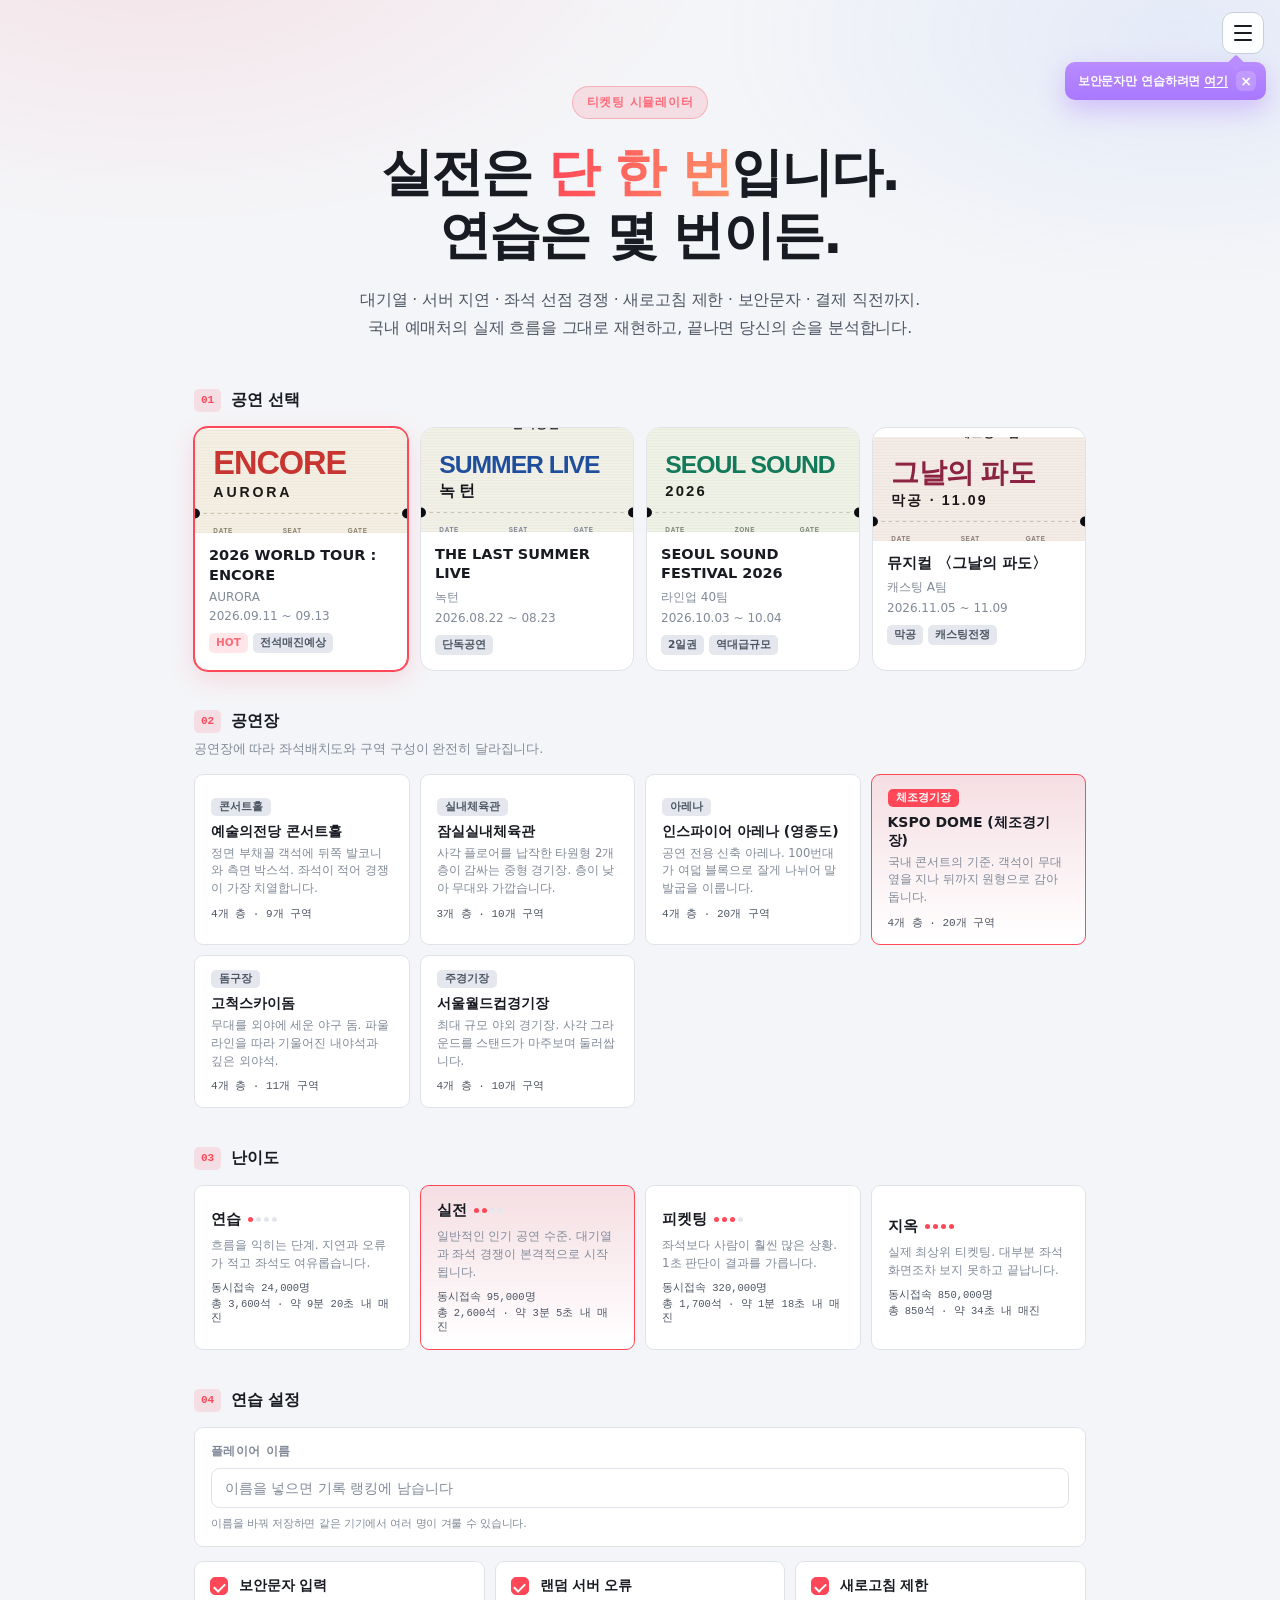
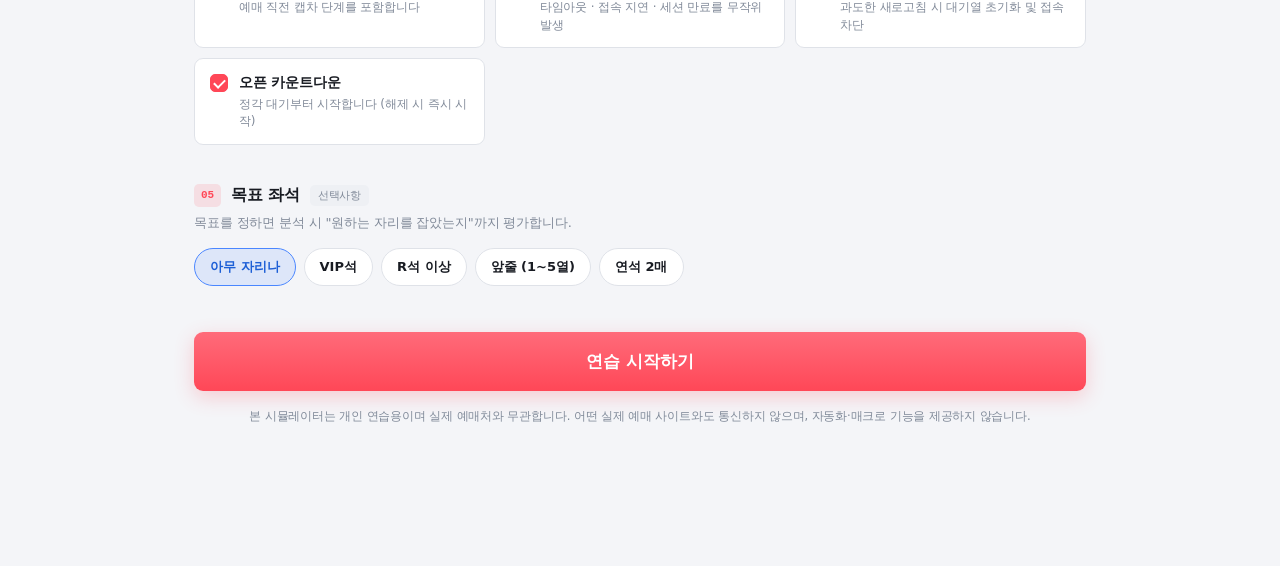
==== index.html @ f3f00404 "방 코드 기반 실시간 대결 기능 추가 기존 온라인 랭킹과 같은 Supabase 프로젝트를 그대로 써서, 방을 만들거나 코드로 입장해 2명 이상이 모이면 자동으로 동시 카운트다운 후" ====
<!DOCTYPE html>
<html lang="ko">
<head>
<meta charset="UTF-8">
<meta name="viewport" content="width=device-width, initial-scale=1.0, viewport-fit=cover">
<title>TicketRush — 티켓팅 실전 연습</title>
<meta name="description" content="대기열 · 보안문자 · 좌석 선점 경쟁 · 서버 지연을 재현하는 티켓팅 실전 연습 시뮬레이터">

<!-- 테마를 CSS/스크립트가 로드되기 전에 최대한 먼저 정해야 깜빡임(FOUC) 없이 뜬다.
     기본값은 라이트 모드 — 한 번이라도 저장된 선택이 있으면 그걸 우선한다. -->
<script>
(function(){
  var t = 'light';
  try { t = localStorage.getItem('ticketrush.theme') || 'light'; } catch (e) {}
  document.documentElement.setAttribute('data-theme', t);
})();
</script>

<!-- PWA -->
<link rel="manifest" href="manifest.webmanifest">
<meta name="theme-color" id="meta-theme-color" content="#f4f5f8">
<meta name="apple-mobile-web-app-capable" content="yes">
<meta name="apple-mobile-web-app-status-bar-style" content="black-translucent">
<meta name="apple-mobile-web-app-title" content="TicketRush">
<link rel="apple-touch-icon" href="icons/apple-touch-icon.png?v=2">
<link rel="icon" type="image/png" sizes="32x32" href="icons/favicon-32.png?v=2">
<link rel="icon" type="image/png" sizes="192x192" href="icons/icon-192.png?v=2">

<link rel="stylesheet" href="css/style.css">
</head>
<body>

<!-- ══════════ 메뉴 (연습 모드 선택) ══════════ -->
<button type="button" id="btn-menu" class="menu-btn" aria-label="메뉴" aria-expanded="false">
  <span></span><span></span><span></span>
</button>
<!-- 메뉴 위치를 모르고 지나칠 수 있어 처음 한 번 화살표로 알려준다 -->
<div id="menu-hint" class="menu-hint hidden">
  <span>보안문자만 연습하려면 <b>여기</b></span>
  <button type="button" id="btn-hint-close" aria-label="안내 닫기">×</button>
</div>
<div id="menu-backdrop" class="menu-backdrop hidden"></div>
<nav id="menu-panel" class="menu-panel hidden" aria-label="연습 모드 선택">
  <div class="menu-head">무엇을 연습할까요?</div>
  <button type="button" class="menu-item" data-go="home">
    <b>전체 연습</b>
    <i>오픈 대기 → 대기열 → 보안문자 → 회차 → 좌석 → 결제까지 한 판</i>
  </button>
  <button type="button" class="menu-item" data-go="drill">
    <b>보안문자 연습만</b>
    <i>보안문자 구간만 5~20문제 연속 반복. 문제당 속도와 정확도 측정</i>
  </button>
  <button type="button" class="menu-item" data-go="online">
    <b>온라인 랭킹</b>
    <i>다른 사람과 순위 비교 · 연결 설정도 여기서 바로</i>
  </button>
  <button type="button" class="menu-item" data-go="duel">
    <b>실시간 대결</b>
    <i>방 코드로 친구를 초대해 같은 순간에 클릭 대결</i>
  </button>
  <div class="menu-theme">
    <span>화면 테마</span>
    <div class="theme-switch" id="theme-switch" role="group" aria-label="테마 선택">
      <button type="button" class="theme-opt" data-theme-val="light">라이트</button>
      <button type="button" class="theme-opt" data-theme-val="dark">다크</button>
    </div>
  </div>
</nav>

<!-- ══════════ 상단 실시간 상태바 ══════════ -->
<header id="topbar" class="hidden">
  <div class="tb-left">
    <span class="tb-logo">TICKET<em>RUSH</em></span>
    <span class="tb-sep"></span>
    <span class="tb-clock" id="tb-clock">--:--:--</span>
    <span class="tb-clock-label">서버시간</span>
  </div>
  <div class="tb-right">
    <div class="tb-stat">
      <span class="tb-stat-label">접속자</span>
      <span class="tb-stat-val" id="tb-users">0</span>
    </div>
    <div class="tb-stat">
      <span class="tb-stat-label">잔여좌석</span>
      <span class="tb-stat-val" id="tb-seats">0</span>
    </div>
    <div class="tb-stat tb-load">
      <span class="tb-stat-label">서버부하</span>
      <div class="load-bar"><div class="load-fill" id="tb-loadfill"></div></div>
      <span class="tb-stat-val" id="tb-load">0%</span>
    </div>
  </div>
</header>

<main id="stage">

  <!-- ══════════ 1. 홈 ══════════ -->
  <section id="screen-home" class="screen active">
    <div class="home-hero">
      <div class="hero-badge">티켓팅 시뮬레이터</div>
      <h1 class="hero-title">실전은 <em>단 한 번</em>입니다.<br>연습은 몇 번이든.</h1>
      <p class="hero-sub">
        대기열 · 서버 지연 · 좌석 선점 경쟁 · 새로고침 제한 · 보안문자 · 결제 직전까지.<br>
        국내 예매처의 실제 흐름을 그대로 재현하고, 끝나면 당신의 손을 분석합니다.
      </p>
      <button type="button" id="btn-install-app" class="btn-ghost install-btn hidden">📲 홈 화면에 앱으로 설치</button>
      <p id="ios-install-hint" class="ios-hint hidden">
        iOS는 자동 설치가 안 됩니다 — 하단 <b>공유</b> 버튼 → <b>홈 화면에 추가</b>를 눌러주세요.
      </p>
    </div>

    <div class="home-panel">
      <div class="panel-block">
        <h2 class="block-title"><span class="num">01</span> 공연 선택</h2>
        <div class="concert-grid" id="concert-grid"></div>
      </div>

      <div class="panel-block">
        <h2 class="block-title"><span class="num">02</span> 공연장</h2>
        <p class="block-desc">공연장에 따라 좌석배치도와 구역 구성이 완전히 달라집니다.</p>
        <div class="venue-grid" id="venue-grid"></div>
      </div>

      <div class="panel-block">
        <h2 class="block-title"><span class="num">03</span> 난이도</h2>
        <div class="diff-grid" id="diff-grid"></div>
      </div>

      <div class="panel-block">
        <h2 class="block-title"><span class="num">04</span> 연습 설정</h2>
        <div class="player-row">
          <label for="player-name">플레이어 이름</label>
          <input type="text" id="player-name" maxlength="12" autocomplete="off" spellcheck="false"
                 placeholder="이름을 넣으면 기록 랭킹에 남습니다">
          <span class="player-hint">이름을 바꿔 저장하면 같은 기기에서 여러 명이 겨룰 수 있습니다.</span>
        </div>
        <div class="opt-grid">
          <label class="opt">
            <input type="checkbox" id="opt-captcha" checked>
            <span class="opt-box"></span>
            <span class="opt-text"><b>보안문자 입력</b><i>예매 직전 캡차 단계를 포함합니다</i></span>
          </label>
          <label class="opt">
            <input type="checkbox" id="opt-errors" checked>
            <span class="opt-box"></span>
            <span class="opt-text"><b>랜덤 서버 오류</b><i>타임아웃 · 접속 지연 · 세션 만료를 무작위 발생</i></span>
          </label>
          <label class="opt">
            <input type="checkbox" id="opt-refresh" checked>
            <span class="opt-box"></span>
            <span class="opt-text"><b>새로고침 제한</b><i>과도한 새로고침 시 대기열 초기화 및 접속 차단</i></span>
          </label>
          <label class="opt">
            <input type="checkbox" id="opt-countdown" checked>
            <span class="opt-box"></span>
            <span class="opt-text"><b>오픈 카운트다운</b><i>정각 대기부터 시작합니다 (해제 시 즉시 시작)</i></span>
          </label>
        </div>
      </div>

      <div class="panel-block">
        <h2 class="block-title"><span class="num">05</span> 목표 좌석 <span class="opt-tag">선택사항</span></h2>
        <p class="block-desc">목표를 정하면 분석 시 "원하는 자리를 잡았는지"까지 평가합니다.</p>
        <div class="target-grid" id="target-grid"></div>
      </div>

      <button class="btn-primary btn-huge" id="btn-start">연습 시작하기</button>
      <p class="disclaimer">
        본 시뮬레이터는 개인 연습용이며 실제 예매처와 무관합니다.
        어떤 실제 예매 사이트와도 통신하지 않으며, 자동화·매크로 기능을 제공하지 않습니다.
      </p>
    </div>

    <div class="home-record" id="home-record"></div>
  </section>

  <!-- ══════════ 2. 오픈 대기 ══════════ -->
  <section id="screen-standby" class="screen">
    <div class="standby-wrap">
      <div class="sb-poster" id="sb-poster"></div>
      <div class="sb-info">
        <div class="sb-label">티켓 오픈까지</div>
        <div class="sb-count" id="sb-count">00:10</div>
        <div class="sb-ms" id="sb-ms">.000</div>
        <div class="sb-title" id="sb-title"></div>
        <div class="sb-meta" id="sb-meta"></div>
        <button class="btn-primary btn-book" id="btn-book" disabled>예매하기</button>
        <div class="sb-hint" id="sb-hint">오픈 시각에 버튼이 활성화됩니다. 미리 클릭해도 소용없습니다.</div>
        <div class="sb-early hidden" id="sb-early"></div>
      </div>
    </div>
  </section>

  <!-- ══════════ 3. 대기열 ══════════ -->
  <section id="screen-queue" class="screen">
    <div class="queue-card">
      <div class="q-head">
        <div class="q-brand">TICKETRUSH</div>
        <div class="q-title">접속 대기 중입니다</div>
      </div>

      <div class="q-visual">
        <div class="q-numrow">
          <span class="q-numlabel">내 앞의 대기인원</span>
          <span class="q-numval"><b id="q-ahead">0</b>명</span>
        </div>
        <div class="q-track"><div class="q-fill" id="q-fill"></div></div>
        <div class="q-trackfoot">
          <span>진행률 <b id="q-pct">0%</b></span>
          <span>입장</span>
        </div>
      </div>

      <div class="q-stats">
        <div class="q-stat"><span>예상 대기시간</span><b id="q-eta">계산 중</b></div>
        <div class="q-stat"><span>전체 대기인원</span><b id="q-total">0명</b></div>
        <div class="q-stat"><span>처리 속도</span><b id="q-rate">0명/초</b></div>
        <div class="q-stat"><span>좌석 경쟁률</span><b id="q-press">—</b></div>
      </div>

      <div class="q-status" id="q-status">대기열에 정상 진입했습니다.</div>

      <div class="q-warn">
        <b>새로고침하면 대기 순번이 뒤로 밀립니다.</b>
        <span>실제 예매처에서는 사실상 꼴찌로 밀려 회복이 불가능합니다.
              연습이니 페널티는 짧게 줄여두었지만, 습관은 실전에서 그대로 나옵니다.</span>
      </div>

      <div class="q-actions">
        <button class="btn-ghost" id="btn-refresh">새로고침</button>
        <button class="btn-ghost btn-danger" id="btn-quit">연습 중단</button>
      </div>
      <div class="q-refresh-count" id="q-refresh-count"></div>
    </div>
  </section>

  <!-- ══════════ 5. 날짜 · 회차 선택 ══════════ -->
  <section id="screen-schedule" class="screen">
    <div class="book-head">
      <div class="bh-left">
        <div class="bh-title" id="sch-title"></div>
        <div class="bh-sub">관람일과 회차를 선택하세요. 이 화면에 머무는 동안에도 좌석은 계속 팔립니다.</div>
      </div>
      <div class="bh-right">
        <div class="bh-timer">남은 시간 <b id="sch-timer">10:00</b></div>
      </div>
    </div>
    <div class="sch-body">
      <div class="sch-main">
        <h3 class="sch-h">관람일</h3>
        <div class="sch-dates" id="sch-dates"></div>
        <h3 class="sch-h">회차</h3>
        <div class="sch-rounds" id="sch-rounds">
          <p class="sch-empty">먼저 관람일을 선택해 주세요.</p>
        </div>
      </div>
      <aside class="sch-side">
        <h3>선택 내역</h3>
        <div class="sch-picked" id="sch-picked"><p class="empty">회차를 선택해 주세요.</p></div>
        <h3 class="sch-h2">매수</h3>
        <div class="qty-grid" id="qty-grid"></div>
        <p class="sch-note">매수를 먼저 정해두면 좌석 화면에서 고민할 시간이 줄어듭니다.</p>
        <button class="btn-primary" id="btn-sch-next" disabled>좌석 선택</button>
        <div class="live-feed" id="live-feed-sch"></div>
      </aside>
    </div>
  </section>

  <!-- ══════════ 6. 구역 선택 ══════════ -->
  <section id="screen-zone" class="screen">
    <div class="book-head">
      <div class="bh-left">
        <div class="bh-title" id="zone-title"></div>
        <div class="bh-sub" id="zone-sub"></div>
      </div>
      <div class="bh-right">
        <div class="bh-timer">남은 시간 <b id="zone-timer">10:00</b></div>
      </div>
    </div>
    <div class="zone-body">
      <div class="venue" id="venue"></div>
      <aside class="zone-side">
        <h3>등급 · 잔여</h3>
        <div class="grade-list" id="grade-list"></div>
        <div class="live-feed" id="live-feed-zone"></div>
      </aside>
    </div>
  </section>

  <!-- ══════════ 7. 좌석 선택 ══════════ -->
  <section id="screen-seat" class="screen">
    <div class="book-head">
      <div class="bh-left">
        <button class="btn-back" id="btn-back-zone">◀ 구역 다시 선택</button>
        <div class="bh-title" id="seat-title"></div>
      </div>
      <div class="bh-right">
        <div class="bh-timer">남은 시간 <b id="seat-timer">10:00</b></div>
      </div>
    </div>
    <div class="seat-body">
      <div class="seat-main">
        <div class="stage-bar">S T A G E</div>
        <div class="seat-scroll"><div class="seat-grid" id="seat-grid"></div></div>
        <div class="seat-legend">
          <span><i class="lg lg-av"></i>선택가능</span>
          <span><i class="lg lg-sold"></i>판매완료</span>
          <span><i class="lg lg-mine"></i>내 선택</span>
        </div>
      </div>
      <aside class="seat-side">
        <h3>선택 좌석</h3>
        <div class="picked" id="picked-list"><p class="empty">좌석을 선택해 주세요.</p></div>
        <div class="picked-sum">
          <div><span>매수</span><b id="pick-count">0매</b></div>
          <div><span>결제 예정금액</span><b id="pick-price">0원</b></div>
        </div>
        <button class="btn-primary" id="btn-to-next" disabled>다음 단계</button>
        <div class="live-feed" id="live-feed-seat"></div>
      </aside>
    </div>
  </section>

  <!-- ══════════ 4. 보안문자 (대기열 통과 직후) ══════════ -->
  <section id="screen-captcha" class="screen">
    <div class="captcha-card">
      <h2>보안문자 입력</h2>
      <p>부정예매 방지를 위해 아래 문자를 입력해 주세요.<br>
         <b>입력하는 동안에도 좌석은 계속 팔립니다.</b></p>
      <canvas id="captcha-canvas" width="260" height="80"></canvas>
      <button class="btn-link" id="btn-captcha-new">새로고침 ⟳</button>
      <input type="text" id="captcha-input" maxlength="8" autocomplete="off" spellcheck="false" placeholder="문자 입력">
      <div class="captcha-msg" id="captcha-msg"></div>
      <button class="btn-primary" id="btn-captcha-ok">확인</button>
      <div class="captcha-timer">남은 시간 <b id="captcha-timer">10:00</b></div>
    </div>
  </section>

  <!-- ══════════ 8. 결제 직전 ══════════ -->
  <section id="screen-checkout" class="screen">
    <div class="checkout-wrap">
      <div class="co-steps"><span>좌석선택</span><i>›</i><span>가격/할인</span><i>›</i><span class="on">결제</span></div>
      <div class="co-grid">
        <div class="co-main">
          <section class="co-box">
            <h3>예매 정보</h3>
            <div class="co-rows" id="co-info"></div>
          </section>
          <section class="co-box">
            <h3>할인 선택</h3>
            <div class="co-discounts" id="co-discounts"></div>
          </section>
          <section class="co-box">
            <h3>결제 수단</h3>
            <div class="co-pays" id="co-pays"></div>
            <div class="co-sub" id="co-pay-sub"></div>
          </section>
          <label class="co-agree">
            <input type="checkbox" id="co-agree-chk">
            <span class="opt-box"></span>
            <span>예매자 본인 확인 및 취소·환불 규정에 동의합니다. (필수)</span>
          </label>
        </div>
        <aside class="co-side">
          <h3>최종 결제금액</h3>
          <div class="co-sum" id="co-sum"></div>
          <div class="co-total"><span>총 결제금액</span><b id="co-total">0원</b></div>
          <button class="btn-primary btn-pay" id="btn-pay" disabled>결제하기</button>
          <p class="co-note">연습 모드입니다. 실제 결제는 진행되지 않으며, 이 버튼을 누르면 연습이 종료되고 분석 리포트가 표시됩니다.</p>
          <div class="co-timer">결제 제한시간 <b id="co-timer">10:00</b></div>
        </aside>
      </div>
    </div>
  </section>

  <!-- ══════════ 9. 결과 리포트 ══════════ -->
  <section id="screen-result" class="screen">
    <div class="result-wrap" id="result-wrap"></div>
  </section>

  <!-- ══════════ 보안문자 집중 연습 — 설정 ══════════ -->
  <section id="screen-cd-setup" class="screen">
    <div class="drill-wrap">
      <button type="button" class="drill-back" id="btn-cd-home">← 전체 연습으로</button>

      <div class="home-hero" style="padding:34px 0 26px">
        <div class="hero-badge">보안문자 집중 연습</div>
        <h1 class="hero-title">여기서 <em>3초</em>를 줄이면<br>좌석 하나가 남습니다.</h1>
        <p class="hero-sub">
          보안문자는 좌석을 보기도 전에 나옵니다. 여기서 흘린 시간만큼 좌석이 팔린 상태로 들어가게 됩니다.<br>
          문자를 <b>외우지 말고 보면서 바로 타이핑</b>하는 감각만 반복해서 익히는 연습입니다.
        </p>
      </div>

      <div class="panel-block">
        <h2 class="block-title"><span class="num">01</span> 난이도</h2>
        <div class="diff-grid" id="cd-lv-grid"></div>
      </div>

      <div class="panel-block">
        <h2 class="block-title"><span class="num">02</span> 문제 수</h2>
        <div class="qty-grid" id="cd-cnt-grid" style="max-width:340px"></div>
      </div>

      <button class="btn-primary btn-huge" id="btn-cd-start">연습 시작</button>
      <p class="disclaimer">
        여기서 만드는 보안문자는 이 페이지가 직접 그린 연습용 이미지입니다.
        실제 예매처와 통신하지 않으며 자동 인식·매크로 기능은 제공하지 않습니다.
      </p>

      <div id="cd-record"></div>
    </div>
  </section>

  <!-- ══════════ 보안문자 집중 연습 — 진행 ══════════ -->
  <section id="screen-cd-run" class="screen">
    <div class="drill-wrap">
      <div class="dr-top">
        <div class="dr-progress">
          <span id="cd-idx">1 / 10</span>
          <div class="dr-track"><i id="cd-fill"></i></div>
        </div>
        <div class="dr-live">
          <div><span>경과</span><b id="cd-elapsed">0.00</b></div>
          <div><span>평균</span><b id="cd-avg">—</b></div>
          <div><span>오답</span><b id="cd-miss">0</b></div>
        </div>
      </div>

      <div class="drill-card">
        <h2>보안문자 입력</h2>
        <p>아래 문자를 입력하고 <b>Enter</b>를 누르세요.</p>
        <canvas id="cd-canvas" width="260" height="80"></canvas>
        <button class="btn-link" id="btn-cd-skip">건너뛰기 (오답 처리)</button>
        <input type="text" id="cd-input" maxlength="8" autocomplete="off" spellcheck="false"
               autocapitalize="off" placeholder="문자 입력">
        <div class="captcha-msg" id="cd-msg"></div>
        <button class="btn-primary" id="btn-cd-ok">확인</button>
      </div>

      <div class="dr-log" id="cd-log"></div>

      <div class="q-actions" style="max-width:390px;margin:16px auto 0">
        <button class="btn-ghost btn-danger" id="btn-cd-quit">연습 중단</button>
      </div>
    </div>
  </section>

  <!-- ══════════ 보안문자 집중 연습 — 결과 ══════════ -->
  <section id="screen-cd-result" class="screen">
    <div class="drill-wrap" id="cd-result"></div>
  </section>

  <!-- ══════════ 온라인 랭킹 (연습 완료와 무관하게 언제든 접근) ══════════ -->
  <section id="screen-online-rank" class="screen">
    <div class="drill-wrap">
      <button type="button" class="drill-back" id="btn-online-home">← 전체 연습으로</button>

      <div class="home-hero" style="padding:30px 0 22px">
        <div class="hero-badge">온라인 랭킹</div>
        <h1 class="hero-title">다른 사람과 <em>진짜로</em> 비교합니다.</h1>
        <p class="hero-sub">
          연습을 끝까지 마치지 않아도 여기서 바로 연결하고 전체 랭킹을 볼 수 있습니다.<br>
          연습을 완료하면 그 결과 화면에도, 그리고 여기에도 최근 반응속도로 순위가 표시됩니다.
        </p>
      </div>

      <div class="lb-box" id="lb-standalone-box"></div>
    </div>
  </section>

  <!-- ══════════ 실시간 대결 (방 코드) ══════════ -->
  <section id="screen-duel" class="screen">
    <div class="drill-wrap" id="duel-box"></div>
  </section>

</main>

<!-- 오버레이 -->
<div id="loading-overlay" class="hidden">
  <div class="lo-box">
    <div class="lo-spinner"></div>
    <div class="lo-text" id="lo-text">처리 중입니다...</div>
    <div class="lo-sub" id="lo-sub"></div>
  </div>
</div>

<div id="block-overlay" class="hidden">
  <div class="blk-box">
    <div class="blk-icon">⛔</div>
    <h2 id="blk-title">비정상적인 접근이 감지되었습니다</h2>
    <p id="blk-desc">잠시 후 다시 시도해 주세요.</p>
    <div class="blk-count" id="blk-count">5</div>
  </div>
</div>

<div id="toast-layer"></div>

<script src="js/core.js"></script>
<script src="js/data.js"></script>
<script src="js/telemetry.js"></script>
<script src="js/captcha.js"></script>
<script src="js/sim.js"></script>
<script src="js/seats.js"></script>
<script src="js/rank.js"></script>
<script src="js/leaderboard.js"></script>
<script src="js/duel.js"></script>
<script src="js/analysis.js"></script>
<script src="js/ui.js"></script>
<script src="js/app.js"></script>
<script src="js/drill.js"></script>
<script src="js/pwa.js"></script>
</body>
</html>
---- css/style.css ----
/* ═══════════════════════════════════════════════
   TicketRush — 티켓팅 실전 연습 시뮬레이터
   ═══════════════════════════════════════════════ */

:root{
  --bg:#0b0d12;
  --bg-2:#10131a;
  --surface:#161a23;
  --surface-2:#1d222d;
  --surface-3:#252b38;
  --border:#2a3140;
  --border-2:#39424f;
  --text:#e9edf5;
  --text-2:#a9b4c6;
  --muted:#6f7b90;
  --accent:#ff4757;
  --accent-2:#ff6b7a;
  --accent-dim:rgba(255,71,87,.13);
  --blue:#4a86ff;
  --blue-dim:rgba(74,134,255,.13);
  --green:#22c98f;
  --amber:#ffb020;
  --purple:#a978ff;
  --radius:14px;
  --radius-s:9px;
  --shadow:0 10px 40px rgba(0,0,0,.45);
  --topbar-bg:rgba(11,13,18,.86);
  --menu-btn-bg:rgba(29,34,45,.92);
  /* 어두운 배경 위 옅은 색 배지 글자 — 밝은 테마에서는 아래에서 더 진한 색으로 바뀐다 */
  --tint-blue:#9dbcff;
  --tint-blue-2:#8db1ff;
  --tint-blue-3:#7ba4ff;
  --tint-red:#ffb3ba;
  --tint-red-2:#ff8a94;
  --tint-amber:#ffc861;
  --tint-amber-2:#ffd27d;
  --tint-green:#5fdcb0;
  --tint-purple:#c4a3ff;
  --tint-purple-2:#cbb0ff;
  --grad-top:#fff;
  --font:"Pretendard Variable","Pretendard",-apple-system,BlinkMacSystemFont,"Apple SD Gothic Neo","Segoe UI","Malgun Gothic","맑은 고딕",system-ui,sans-serif;
  --mono:"SF Mono",ui-monospace,"Cascadia Mono","Consolas",monospace;
}

/* ─────────── 라이트 테마 ─────────── */
:root[data-theme="light"]{
  --bg:#f4f5f8;
  --bg-2:#ffffff;
  --surface:#ffffff;
  --surface-2:#eef0f4;
  --surface-3:#e4e7ed;
  --border:#dfe2e8;
  --border-2:#c9ceda;
  --text:#181b22;
  --text-2:#4c5563;
  --muted:#818a99;
  --shadow:0 10px 32px rgba(24,27,34,.12);
  --topbar-bg:rgba(255,255,255,.86);
  --menu-btn-bg:rgba(255,255,255,.92);
  --tint-blue:#1d5fd6;
  --tint-blue-2:#1d5fd6;
  --tint-blue-3:#2f6fe0;
  --tint-red:#c81e3c;
  --tint-red-2:#d21f3c;
  --tint-amber:#9a5b00;
  --tint-amber-2:#8a5300;
  --tint-green:#0d8a63;
  --tint-purple:#7a3fd6;
  --tint-purple-2:#7a3fd6;
  --grad-top:#181b22;
}

*{box-sizing:border-box;margin:0;padding:0}
html,body{height:100%}
body{
  background:var(--bg);
  color:var(--text);
  font-family:var(--font);
  font-size:15px;
  line-height:1.55;
  -webkit-font-smoothing:antialiased;
  letter-spacing:-.01em;
  overflow-x:hidden;
}
body::before{
  content:"";position:fixed;inset:0;pointer-events:none;z-index:0;
  background:
    radial-gradient(900px 480px at 12% -8%, rgba(255,71,87,.10), transparent 62%),
    radial-gradient(760px 420px at 92% 4%, rgba(74,134,255,.09), transparent 60%);
}
button{font-family:inherit;cursor:pointer;border:none;background:none;color:inherit}
input{font-family:inherit}
.hidden{display:none !important}

/* ─────────── 상단바 ─────────── */
#topbar{
  position:sticky;top:0;z-index:60;
  display:flex;align-items:center;justify-content:space-between;
  gap:16px;padding:0 22px;height:52px;
  background:var(--topbar-bg);
  backdrop-filter:blur(14px);
  border-bottom:1px solid var(--border);
}
.tb-left{display:flex;align-items:center;gap:12px;min-width:0}
.tb-logo{font-weight:800;font-size:13px;letter-spacing:.1em}
.tb-logo em{color:var(--accent);font-style:normal}
.tb-sep{width:1px;height:16px;background:var(--border-2)}
.tb-clock{font-family:var(--mono);font-size:14px;font-weight:600;font-variant-numeric:tabular-nums}
.tb-clock-label{font-size:10px;color:var(--muted);letter-spacing:.05em}
.tb-right{display:flex;align-items:center;gap:18px}
.tb-stat{display:flex;align-items:center;gap:7px;font-size:12px;white-space:nowrap}
.tb-stat-label{color:var(--muted)}
.tb-stat-val{font-family:var(--mono);font-weight:700;font-variant-numeric:tabular-nums}
.load-bar{width:64px;height:5px;border-radius:3px;background:var(--surface-3);overflow:hidden}
.load-fill{height:100%;width:0;border-radius:3px;background:var(--green);transition:width .5s ease,background .5s ease}
.load-fill.mid{background:var(--amber)}
.load-fill.high{background:var(--accent)}
@media(max-width:820px){
  .tb-stat:not(.tb-load){display:none}
  #topbar{padding:0 14px}
}

/* ─────────── 화면 전환 ─────────── */
#stage{position:relative;z-index:1}
.screen{display:none;animation:fadeUp .32s cubic-bezier(.16,1,.3,1)}
.screen.active{display:block}
@keyframes fadeUp{from{opacity:0;transform:translateY(10px)}to{opacity:1;transform:none}}

/* ═══════════ 1. 홈 ═══════════ */
.home-hero{max-width:900px;margin:0 auto;padding:86px 24px 46px;text-align:center}
.hero-badge{
  display:inline-block;padding:6px 14px;border-radius:100px;
  background:var(--accent-dim);border:1px solid rgba(255,71,87,.3);
  color:var(--accent-2);font-size:12px;font-weight:700;letter-spacing:.06em;
}
.hero-title{margin-top:22px;font-size:clamp(30px,5.2vw,52px);font-weight:800;line-height:1.22;letter-spacing:-.035em}
.hero-title em{
  font-style:normal;
  background:linear-gradient(100deg,var(--accent),#ff9068);
  -webkit-background-clip:text;background-clip:text;color:transparent;
}
.hero-sub{margin-top:20px;color:var(--text-2);font-size:15.5px;line-height:1.75}

.home-panel{max-width:940px;margin:0 auto;padding:0 24px 60px}
.panel-block{margin-bottom:38px}
.block-title{font-size:16px;font-weight:700;display:flex;align-items:center;gap:10px;margin-bottom:14px}
.block-title .num{
  font-family:var(--mono);font-size:11px;color:var(--accent);
  background:var(--accent-dim);padding:3px 7px;border-radius:5px;font-weight:700;
}
.block-desc{color:var(--muted);font-size:13px;margin:-8px 0 14px}
.opt-tag{font-size:11px;color:var(--muted);font-weight:500;background:var(--surface-2);padding:2px 8px;border-radius:5px}

/* 공연 카드 */
.concert-grid{display:grid;grid-template-columns:repeat(auto-fill,minmax(210px,1fr));gap:12px}
.concert{
  position:relative;text-align:left;padding:0;overflow:hidden;
  background:var(--surface);border:1px solid var(--border);border-radius:var(--radius);
  transition:border-color .18s,transform .18s;
}
.concert:hover{border-color:var(--border-2);transform:translateY(-2px)}
.concert.on{border-color:var(--accent);box-shadow:0 0 0 1px var(--accent),0 8px 26px rgba(255,71,87,.16)}
/* 티켓 포스터가 크림색 용지라 어둡게 덮는 오버레이를 두지 않는다 */
.c-art{height:104px;position:relative;overflow:hidden;background:var(--surface-2)}
.c-art svg{display:block;width:100%;height:100%}
.c-body{padding:13px 14px 15px}
.c-name{font-weight:700;font-size:14.5px;line-height:1.35}
.c-venue{color:var(--muted);font-size:12px;margin-top:5px}
.c-tags{display:flex;gap:5px;margin-top:10px;flex-wrap:wrap}
.c-tag{font-size:10.5px;padding:3px 7px;border-radius:5px;background:var(--surface-3);color:var(--text-2);font-weight:600}
.c-tag.hot{background:var(--accent-dim);color:var(--accent-2)}

/* 난이도 */
.diff-grid{display:grid;grid-template-columns:repeat(auto-fit,minmax(160px,1fr));gap:10px}
.diff{
  text-align:left;padding:15px 16px;border-radius:var(--radius-s);
  background:var(--surface);border:1px solid var(--border);transition:.18s;
}
.diff:hover{border-color:var(--border-2)}
.diff.on{border-color:var(--accent);background:linear-gradient(180deg,var(--accent-dim),var(--surface))}
.d-name{font-weight:700;font-size:15px;display:flex;align-items:center;gap:7px}
.d-dots{display:flex;gap:3px}
.d-dots i{width:5px;height:5px;border-radius:50%;background:var(--surface-3)}
.d-dots i.f{background:var(--accent)}
.d-desc{color:var(--muted);font-size:12px;margin-top:7px;line-height:1.5}
.d-spec{margin-top:9px;font-family:var(--mono);font-size:10.5px;color:var(--text-2);display:flex;flex-direction:column;gap:2px}

/* 체크박스 옵션 */
.opt-grid{display:grid;grid-template-columns:repeat(auto-fit,minmax(240px,1fr));gap:10px}
.opt{
  display:flex;gap:11px;align-items:flex-start;cursor:pointer;
  padding:13px 15px;border-radius:var(--radius-s);
  background:var(--surface);border:1px solid var(--border);transition:.16s;
}
.opt:hover{border-color:var(--border-2)}
.opt input{position:absolute;opacity:0;pointer-events:none}
.opt-box{
  flex:0 0 auto;width:18px;height:18px;margin-top:2px;border-radius:5px;
  border:1.5px solid var(--border-2);background:var(--bg-2);
  display:grid;place-items:center;transition:.16s;
}
.opt-box::after{content:"";width:9px;height:5px;border-left:2px solid #fff;border-bottom:2px solid #fff;transform:rotate(-45deg) scale(0);transition:transform .16s}
.opt input:checked + .opt-box,
.co-agree input:checked + .opt-box{background:var(--accent);border-color:var(--accent)}
.opt input:checked + .opt-box::after,
.co-agree input:checked + .opt-box::after{transform:rotate(-45deg) scale(1)}
.opt-text{display:flex;flex-direction:column;gap:3px;font-size:13.5px}
.opt-text b{font-weight:600}
.opt-text i{font-style:normal;color:var(--muted);font-size:12px;line-height:1.45}

/* 목표좌석 */
/* 공연장 선택 */
.venue-grid{display:grid;grid-template-columns:repeat(auto-fit,minmax(210px,1fr));gap:10px}
.venue-pick{
  text-align:left;padding:14px 16px;border-radius:var(--radius-s);
  background:var(--surface);border:1.5px solid var(--border);transition:.16s;
}
.venue-pick:hover{border-color:var(--border-2);transform:translateY(-2px)}
.venue-pick.on{border-color:var(--accent);background:linear-gradient(180deg,var(--accent-dim),var(--surface))}
.vp-label{
  display:inline-block;font-size:10.5px;font-weight:700;padding:2px 8px;border-radius:5px;
  background:var(--surface-3);color:var(--text-2);margin-bottom:7px;
}
.venue-pick.on .vp-label{background:var(--accent);color:#fff}
.vp-name{font-size:14px;font-weight:700}
.vp-desc{font-size:11.5px;color:var(--muted);line-height:1.55;margin-top:4px}
.vp-spec{font-size:11px;color:var(--text-2);font-family:var(--mono);margin-top:8px}

.target-grid{display:flex;flex-wrap:wrap;gap:8px}
.target{
  padding:9px 15px;border-radius:100px;font-size:13px;font-weight:600;
  background:var(--surface);border:1px solid var(--border);transition:.16s;
}
.target:hover{border-color:var(--border-2)}
.target.on{background:var(--blue-dim);border-color:var(--blue);color:var(--tint-blue)}

/* 버튼 */
.btn-primary{
  background:linear-gradient(180deg,var(--accent-2),var(--accent));
  color:#fff;font-weight:700;font-size:15px;
  padding:13px 26px;border-radius:var(--radius-s);
  transition:.16s;box-shadow:0 6px 20px rgba(255,71,87,.24);
}
.btn-primary:hover:not(:disabled){filter:brightness(1.08);transform:translateY(-1px)}
.btn-primary:active:not(:disabled){transform:translateY(0)}
.btn-primary:disabled{opacity:.34;cursor:not-allowed;box-shadow:none;filter:grayscale(.6)}
.btn-huge{width:100%;padding:18px;font-size:17px;margin-top:8px}
.btn-ghost{
  padding:10px 20px;border-radius:var(--radius-s);font-size:13.5px;font-weight:600;
  background:var(--surface-2);border:1px solid var(--border);color:var(--text-2);transition:.16s;
}
.btn-ghost:hover{background:var(--surface-3);color:var(--text)}
.btn-danger{color:var(--tint-red-2)}
.btn-danger:hover{background:var(--accent-dim);border-color:rgba(255,71,87,.4)}
.btn-link{background:none;color:var(--blue);font-size:12.5px;text-decoration:underline;padding:4px}
.btn-back{font-size:13px;color:var(--muted);padding:4px 0;font-weight:600}
.btn-back:hover{color:var(--text)}

.disclaimer{margin-top:16px;text-align:center;color:var(--muted);font-size:11.5px;line-height:1.7}

/* 기록 */
.home-record{max-width:940px;margin:0 auto;padding:0 24px 80px}
.rec-box{background:var(--surface);border:1px solid var(--border);border-radius:var(--radius);padding:20px 22px}
.rec-head{display:flex;align-items:center;justify-content:space-between;margin-bottom:16px}
.rec-head h3{font-size:15px;font-weight:700}
.rec-grid{display:grid;grid-template-columns:repeat(auto-fit,minmax(110px,1fr));gap:12px}
.rec-item{text-align:center;padding:14px 8px;background:var(--bg-2);border-radius:var(--radius-s)}
.rec-val{font-family:var(--mono);font-size:22px;font-weight:700}
.rec-lab{font-size:11.5px;color:var(--muted);margin-top:4px}

/* ═══════════ 2. 오픈 대기 ═══════════ */
.standby-wrap{
  max-width:880px;margin:0 auto;padding:60px 24px;
  display:grid;grid-template-columns:260px 1fr;gap:40px;align-items:center;min-height:calc(100vh - 52px);
}
@media(max-width:720px){.standby-wrap{grid-template-columns:1fr;gap:24px;padding:36px 20px}}
.sb-poster{
  position:relative;width:100%;aspect-ratio:3/4;min-height:220px;
  border-radius:var(--radius);overflow:hidden;
  box-shadow:var(--shadow);background:var(--surface-2);
}
/* absolute 로 채워야 aspect-ratio 계산 순서와 무관하게 항상 보인다 */
.sb-poster svg{position:absolute;inset:0;width:100%;height:100%}
.sb-label{color:var(--muted);font-size:13px;letter-spacing:.04em}
.sb-count{
  font-family:var(--mono);font-size:clamp(56px,11vw,88px);font-weight:800;
  line-height:1;letter-spacing:-.03em;font-variant-numeric:tabular-nums;
  display:inline-block;
}
.sb-ms{font-family:var(--mono);font-size:24px;color:var(--accent);display:inline-block;font-weight:700}
.sb-count.urgent{color:var(--accent);animation:pulse .5s infinite}
@keyframes pulse{0%,100%{opacity:1}50%{opacity:.55}}
.sb-title{font-size:22px;font-weight:700;margin-top:22px}
.sb-meta{color:var(--text-2);font-size:13.5px;margin-top:6px;line-height:1.7}
.btn-book{margin-top:26px;width:100%;max-width:320px;padding:19px;font-size:19px}
.sb-hint{color:var(--muted);font-size:12.5px;margin-top:12px}
.sb-early{
  margin-top:12px;padding:10px 14px;border-radius:var(--radius-s);
  background:var(--accent-dim);border:1px solid rgba(255,71,87,.3);
  color:var(--accent-2);font-size:13px;font-weight:600;
}

/* ═══════════ 3. 대기열 ═══════════ */
.queue-card{
  max-width:440px;margin:0 auto;padding:34px 30px 28px;
  min-height:calc(100vh - 52px);display:flex;flex-direction:column;justify-content:center;
}
.q-head{text-align:center;margin-bottom:26px}
.q-brand{font-size:11px;font-weight:800;letter-spacing:.14em;color:var(--accent)}
.q-title{font-size:20px;font-weight:700;margin-top:8px}
/* 대기열 진행 — 일자형 게이지 */
.q-visual{margin:0 auto;max-width:420px}
.q-numrow{display:flex;align-items:baseline;justify-content:space-between;gap:12px;margin-bottom:10px}
.q-numlabel{font-size:12px;color:var(--muted)}
.q-numval{font-size:13px;color:var(--text-2)}
.q-numval b{
  font-family:var(--mono);font-size:38px;font-weight:800;
  font-variant-numeric:tabular-nums;color:var(--text);
  letter-spacing:-.03em;margin-right:3px;
}
.q-track{
  height:12px;border-radius:7px;background:var(--surface-2);
  border:1px solid var(--border);overflow:hidden;position:relative;
}
.q-fill{
  height:100%;width:0;border-radius:6px;
  background:linear-gradient(90deg,var(--accent),#ff9068);
  transition:width .6s ease;position:relative;
}
/* 진행 중임을 보여주는 흐르는 빛 */
.q-fill::after{
  content:"";position:absolute;inset:0;border-radius:6px;
  background:linear-gradient(90deg,transparent,rgba(255,255,255,.42),transparent);
  animation:qflow 1.5s linear infinite;
}
@keyframes qflow{from{transform:translateX(-100%)}to{transform:translateX(100%)}}
.q-trackfoot{display:flex;justify-content:space-between;font-size:11px;color:var(--muted);margin-top:7px}
.q-trackfoot b{font-family:var(--mono);color:var(--text-2)}
.q-stats{display:flex;flex-wrap:wrap;justify-content:space-between;gap:8px;margin-top:26px;text-align:center}
.q-stats .q-stat{min-width:96px}
.q-stat{flex:1;background:var(--surface);border:1px solid var(--border);border-radius:var(--radius-s);padding:11px 6px}
.q-stat span{display:block;font-size:11px;color:var(--muted)}
.q-stat b{display:block;font-family:var(--mono);font-size:14px;margin-top:3px;font-variant-numeric:tabular-nums}
.q-status{
  margin-top:14px;padding:11px 14px;border-radius:var(--radius-s);
  background:var(--surface);border:1px solid var(--border);
  font-size:13px;color:var(--text-2);text-align:center;transition:.2s;
}
.q-status.warn{background:rgba(255,176,32,.1);border-color:rgba(255,176,32,.34);color:var(--tint-amber-2)}
.q-status.bad{background:var(--accent-dim);border-color:rgba(255,71,87,.36);color:var(--accent-2)}
.q-warn{
  margin-top:14px;padding:13px 15px;border-radius:var(--radius-s);
  background:rgba(255,176,32,.07);border:1px solid rgba(255,176,32,.24);font-size:12.5px;line-height:1.6;
}
.q-warn b{display:block;color:var(--tint-amber);margin-bottom:3px}
.q-warn span{color:var(--text-2)}
.q-actions{display:flex;gap:8px;margin-top:16px}
.q-actions button{flex:1}
.q-refresh-count{text-align:center;font-size:11.5px;color:var(--muted);margin-top:10px;min-height:17px}

/* ═══════════ 예매 공통 헤더 ═══════════ */
.book-head{
  display:flex;align-items:center;justify-content:space-between;gap:16px;
  padding:16px 24px;border-bottom:1px solid var(--border);background:var(--bg-2);
}
.bh-title{font-size:17px;font-weight:700}
.bh-sub{font-size:12.5px;color:var(--muted);margin-top:3px}
.bh-timer{font-size:13px;color:var(--text-2)}
.bh-timer b{font-family:var(--mono);font-size:17px;color:var(--text);font-variant-numeric:tabular-nums;margin-left:6px}
.bh-timer.urgent b{color:var(--accent)}

/* ═══════════ 4. 구역 선택 ═══════════ */
.zone-body{display:grid;grid-template-columns:1fr 260px;gap:20px;padding:22px 24px;max-width:1200px;margin:0 auto}
@media(max-width:900px){.zone-body{grid-template-columns:1fr}}
/* 좌석배치도 — 무대를 중심으로 부채꼴로 펼친 SVG */
.venue{
  background:var(--surface);border:1px solid var(--border);border-radius:var(--radius);
  padding:18px 16px 14px;
}
.venue-svg{display:block;width:100%;height:auto;max-height:68vh;margin:0 auto}
.vm-stage{fill:var(--surface-3);stroke:var(--border-2);stroke-width:1.5}
.vm-stage-t{
  fill:var(--text-2);font-family:var(--font);font-size:12px;font-weight:800;
  letter-spacing:.26em;pointer-events:none;
}
.vm-zone{cursor:pointer}
/* 기본 투명도는 JS 가 잔여석에 맞춰 fill-opacity 속성으로 넣는다.
   여기서 fill-opacity 를 선언하면 그 값을 덮어버리므로 상태별로만 지정한다. */
.vm-shape{stroke-width:1.5;transition:fill-opacity .45s ease,stroke-width .14s}
.vm-zone:hover .vm-shape{fill-opacity:.85;stroke-width:2.5}
.vm-zone:focus{outline:none}
.vm-zone:focus-visible .vm-shape{stroke-width:3}
.vm-name,.vm-left{
  pointer-events:none;paint-order:stroke;
  stroke:rgba(0,0,0,.6);stroke-width:3px;stroke-linejoin:round;
}
.vm-name{fill:#fff;font-family:var(--font);font-size:12px;font-weight:700}
.vm-left{fill:var(--text-2);font-family:var(--mono);font-size:10.5px;font-weight:600}
.vm-zone.mid .vm-left{fill:var(--amber)}
.vm-zone.low .vm-left{fill:var(--accent-2)}
.vm-zone.off{cursor:not-allowed}
.vm-zone.off .vm-shape{stroke-dasharray:3 3}
.vm-zone.off:hover .vm-shape{fill-opacity:.05;stroke-width:1.5}
.vm-zone.off .vm-name{fill:var(--muted)}
.vm-zone.off .vm-left{fill:var(--accent)}
.vm-hint{font-size:11.5px;color:var(--muted);text-align:center;margin-top:12px;line-height:1.6}
.vm-hint b{color:var(--text-2)}
.zone-side h3{font-size:14px;font-weight:700;margin-bottom:11px}
.grade-list{display:flex;flex-direction:column;gap:7px}
.grade-item{
  display:flex;align-items:center;gap:9px;padding:10px 12px;
  background:var(--surface);border:1px solid var(--border);border-radius:var(--radius-s);font-size:12.5px;
}
.gi-dot{width:9px;height:9px;border-radius:50%;flex:0 0 auto}
.gi-name{font-weight:700}
.gi-price{color:var(--muted);font-size:11.5px}
.gi-left{margin-left:auto;font-family:var(--mono);font-weight:700;font-size:12.5px}

/* 실시간 피드 */
.live-feed{
  margin-top:16px;background:var(--bg-2);border:1px solid var(--border);
  border-radius:var(--radius-s);padding:11px 12px;height:158px;overflow:hidden;
  display:flex;flex-direction:column;gap:5px;justify-content:flex-end;
}
.lf-item{font-size:11.5px;color:var(--muted);animation:feedIn .3s ease;line-height:1.45}
.lf-item b{color:var(--text-2);font-weight:600}
.lf-item.hot b{color:var(--accent-2)}
@keyframes feedIn{from{opacity:0;transform:translateY(6px)}to{opacity:1;transform:none}}

/* ═══════════ 5. 좌석 선택 ═══════════ */
.seat-body{display:grid;grid-template-columns:1fr 280px;gap:20px;padding:20px 24px;max-width:1280px;margin:0 auto}
@media(max-width:900px){.seat-body{grid-template-columns:1fr}}
.seat-main{background:var(--surface);border:1px solid var(--border);border-radius:var(--radius);padding:20px}
.stage-bar{
  background:linear-gradient(180deg,var(--surface-3),var(--surface-2));
  border:1px solid var(--border-2);border-radius:7px;text-align:center;
  padding:9px;font-weight:800;letter-spacing:.4em;font-size:12px;color:var(--text-2);margin-bottom:20px;
}
.seat-scroll{overflow:auto;max-height:56vh;padding:4px}
.seat-grid{display:flex;flex-direction:column;gap:5px;align-items:center;min-width:min-content}
.seat-row{display:flex;gap:4px;align-items:center}
.seat-rowlabel{
  width:26px;flex:0 0 auto;font-family:var(--mono);font-size:10px;
  color:var(--muted);text-align:right;padding-right:5px;
}
.seat{
  width:17px;height:17px;border-radius:3.5px;flex:0 0 auto;
  background:var(--surface-3);border:none;transition:transform .1s,background .18s;position:relative;
}
/* 선택 가능한 좌석 = 포도알 (보라색) */
.seat.av{background:#8b5cf6;cursor:pointer}
.seat.av:hover{transform:scale(1.42);background:#a78bfa;z-index:5;box-shadow:0 0 0 2px rgba(139,92,246,.45)}
/* 경쟁자가 선점 중인 좌석. 깜빡이거나 노랗게 뜨지 않고 그냥 사라진 것처럼 보인다 */
.seat.hold{background:#2b313d;cursor:not-allowed}
.seat.sold{background:#2b313d;cursor:not-allowed}
.seat.mine{background:var(--accent);cursor:pointer;box-shadow:0 0 0 2px rgba(255,71,87,.45)}
/* 사라질 때 별도 연출 없음 — background transition 만으로 조용히 회색이 된다 */
.seat-aisle{width:12px;flex:0 0 auto}
.seat-legend{display:flex;gap:16px;justify-content:center;margin-top:18px;font-size:11.5px;color:var(--text-2);flex-wrap:wrap}
.seat-legend span{display:flex;align-items:center;gap:6px}
.lg{width:11px;height:11px;border-radius:3px;display:inline-block}
.lg-av{background:#8b5cf6}
.lg-sold{background:#2b313d}.lg-mine{background:var(--accent)}

.seat-side h3{font-size:14px;font-weight:700;margin-bottom:11px}
.picked{
  background:var(--surface);border:1px solid var(--border);border-radius:var(--radius-s);
  padding:11px;min-height:96px;display:flex;flex-direction:column;gap:7px;
}
.picked .empty{color:var(--muted);font-size:12.5px;margin:auto;text-align:center}
.pick-item{display:flex;align-items:center;gap:9px;padding:8px 10px;background:var(--bg-2);border-radius:7px;font-size:12.5px}
.pi-grade{font-size:10px;font-weight:700;padding:2px 6px;border-radius:4px}
.pi-name{font-weight:600}
.pi-price{margin-left:auto;font-family:var(--mono);font-size:11.5px;color:var(--text-2)}
.pi-del{color:var(--muted);font-size:15px;line-height:1;padding:0 2px}
.pi-del:hover{color:var(--accent)}
.picked-sum{
  margin-top:11px;padding:13px;background:var(--surface);
  border:1px solid var(--border);border-radius:var(--radius-s);
}
.picked-sum div{display:flex;justify-content:space-between;font-size:13px;padding:3px 0}
.picked-sum b{font-family:var(--mono);font-weight:700}
.seat-side .btn-primary{width:100%;margin-top:11px}

/* ═══════════ 6. 보안문자 ═══════════ */
.captcha-card{
  max-width:390px;margin:0 auto;padding:36px 30px;
  min-height:calc(100vh - 52px);display:flex;flex-direction:column;
  align-items:center;justify-content:center;text-align:center;
}
.captcha-card h2{font-size:20px;font-weight:700}
.captcha-card > p{color:var(--text-2);font-size:13.5px;margin-top:7px}
/* 전체 연습(#captcha-*)과 집중 연습(#cd-*)이 같은 모양을 쓴다 */
#captcha-canvas,#cd-canvas{
  margin-top:20px;border-radius:8px;background:#fff;
  border:1px solid var(--border-2);max-width:100%;
}
#captcha-input,#cd-input{
  margin-top:12px;width:100%;padding:14px 16px;font-size:19px;
  text-align:center;letter-spacing:.22em;font-family:var(--mono);font-weight:700;
  background:var(--surface);border:1.5px solid var(--border-2);
  border-radius:var(--radius-s);color:var(--text);outline:none;transition:.16s;
}
#captcha-input:focus,#cd-input:focus{border-color:var(--accent);background:var(--surface-2)}
#captcha-input.err,#cd-input.err{border-color:var(--accent);animation:shake .32s}
@keyframes shake{0%,100%{transform:translateX(0)}25%{transform:translateX(-7px)}75%{transform:translateX(7px)}}
.captcha-msg{min-height:20px;margin-top:9px;font-size:12.5px;color:var(--accent-2)}
.captcha-card .btn-primary{width:100%;margin-top:6px}
.captcha-timer{margin-top:16px;font-size:12.5px;color:var(--muted)}
.captcha-timer b{font-family:var(--mono);color:var(--text-2)}

/* ═══════════ 7. 결제 ═══════════ */
.checkout-wrap{max-width:1000px;margin:0 auto;padding:26px 24px 60px}
.co-steps{display:flex;align-items:center;gap:11px;font-size:13px;color:var(--muted);margin-bottom:22px}
.co-steps .on{color:var(--accent);font-weight:700}
.co-steps i{font-style:normal;color:var(--border-2)}
.co-grid{display:grid;grid-template-columns:1fr 310px;gap:20px}
@media(max-width:860px){.co-grid{grid-template-columns:1fr}}
.co-box{background:var(--surface);border:1px solid var(--border);border-radius:var(--radius);padding:20px 22px;margin-bottom:14px}
.co-box h3{font-size:14.5px;font-weight:700;margin-bottom:13px}
.co-rows{display:flex;flex-direction:column;gap:9px}
.co-row{display:flex;font-size:13.5px;gap:14px}
.co-row span{color:var(--muted);width:88px;flex:0 0 auto}
.co-row b{font-weight:600}
.co-discounts,.co-pays{display:flex;flex-direction:column;gap:8px}
.co-choice{
  display:flex;align-items:center;gap:11px;padding:12px 14px;text-align:left;
  background:var(--bg-2);border:1.5px solid var(--border);border-radius:var(--radius-s);
  font-size:13.5px;transition:.16s;width:100%;
}
.co-choice:hover{border-color:var(--border-2)}
.co-choice.on{border-color:var(--accent);background:var(--accent-dim)}
.cc-radio{width:16px;height:16px;border-radius:50%;border:2px solid var(--border-2);flex:0 0 auto;transition:.16s}
.co-choice.on .cc-radio{border-color:var(--accent);border-width:5px}
.cc-label{font-weight:600}
.cc-val{margin-left:auto;font-family:var(--mono);font-size:12.5px;color:var(--text-2)}
/* 결제 수단 하위 선택 — 카드사 · 은행 */
.co-sub:not(:empty){
  margin-top:12px;padding:13px 14px;border-radius:var(--radius-s);
  background:var(--bg-2);border:1px solid var(--border);
}
.co-sub-h{font-size:11.5px;font-weight:700;letter-spacing:.04em;color:var(--muted);margin-bottom:9px}
.co-sub-grid{display:grid;grid-template-columns:repeat(auto-fill,minmax(104px,1fr));gap:6px}
.pay-sub{
  padding:9px 6px;border-radius:7px;font-size:12.5px;font-weight:600;
  background:var(--surface);border:1.5px solid var(--border);
  color:var(--text-2);transition:.14s;
}
.pay-sub:hover{border-color:var(--border-2);color:var(--text)}
.pay-sub.on{border-color:var(--accent);background:var(--accent-dim);color:var(--tint-red)}
.co-sub-note{font-size:11px;color:var(--amber);margin-top:9px;line-height:1.5}

.co-agree{display:flex;align-items:center;gap:11px;padding:15px 20px;font-size:13px;cursor:pointer;color:var(--text-2)}
.co-agree input{position:absolute;opacity:0;pointer-events:none}
.co-side{position:sticky;top:70px;align-self:start;background:var(--surface);border:1px solid var(--border);border-radius:var(--radius);padding:20px}
.co-side h3{font-size:14.5px;font-weight:700;margin-bottom:13px}
.co-sum{display:flex;flex-direction:column;gap:8px;padding-bottom:13px;border-bottom:1px solid var(--border)}
.co-sum div{display:flex;justify-content:space-between;font-size:13px}
.co-sum span{color:var(--muted)}
.co-sum b{font-family:var(--mono);font-weight:600}
.co-sum .disc b{color:var(--green)}
.co-total{display:flex;justify-content:space-between;align-items:baseline;padding:14px 0}
.co-total span{font-size:13.5px;font-weight:600}
.co-total b{font-family:var(--mono);font-size:24px;font-weight:800;color:var(--accent)}
.btn-pay{width:100%;padding:16px;font-size:16px}
.co-note{margin-top:11px;font-size:11.5px;color:var(--muted);line-height:1.6}
.co-timer{margin-top:13px;text-align:center;font-size:12.5px;color:var(--muted)}
.co-timer b{font-family:var(--mono);color:var(--text-2)}

/* ═══════════ 8. 결과 리포트 ═══════════ */
.result-wrap{max-width:1000px;margin:0 auto;padding:44px 24px 80px}
.rs-hero{text-align:center;margin-bottom:38px}
.rs-verdict{font-size:13px;font-weight:700;letter-spacing:.1em;color:var(--muted)}
.rs-outcome{font-size:clamp(28px,5vw,42px);font-weight:800;margin-top:10px;letter-spacing:-.03em}
.rs-outcome.ok{color:var(--green)}
.rs-outcome.fail{color:var(--accent)}
.rs-desc{color:var(--text-2);font-size:14.5px;margin-top:10px;line-height:1.7}
.rs-gradewrap{display:flex;align-items:center;justify-content:center;gap:24px;margin-top:28px;flex-wrap:wrap}
.rs-grade{
  width:112px;height:112px;border-radius:26px;display:grid;place-items:center;
  font-size:50px;font-weight:800;letter-spacing:-.04em;position:relative;
  background:var(--surface);border:2px solid var(--border-2);
}
.rs-grade small{position:absolute;bottom:11px;font-size:10px;font-weight:700;letter-spacing:.1em;color:var(--muted)}
.rs-gradetext{text-align:left;max-width:340px}
.rs-gradetext h3{font-size:19px;font-weight:700}
.rs-gradetext p{color:var(--text-2);font-size:13.5px;margin-top:6px;line-height:1.65}

.rs-section{margin-top:36px}
.rs-section > h3{font-size:16px;font-weight:700;margin-bottom:15px;display:flex;align-items:center;gap:9px}
.rs-section > h3::before{content:"";width:3px;height:15px;background:var(--accent);border-radius:2px}

.rs-two{display:grid;grid-template-columns:340px 1fr;gap:20px}
@media(max-width:820px){.rs-two{grid-template-columns:1fr}}
.rs-card{background:var(--surface);border:1px solid var(--border);border-radius:var(--radius);padding:20px}
#radar{width:100%;height:auto;display:block}

.metric-list{display:flex;flex-direction:column;gap:10px}
.metric{background:var(--surface);border:1px solid var(--border);border-radius:var(--radius-s);padding:13px 15px}
.m-top{display:flex;align-items:baseline;gap:9px;margin-bottom:8px}
.m-name{font-weight:700;font-size:13.5px}
.m-val{font-family:var(--mono);font-weight:700;font-size:15px;margin-left:auto}
.m-tier{font-size:10.5px;font-weight:700;padding:2px 7px;border-radius:4px}
.t-s{background:rgba(169,120,255,.16);color:var(--tint-purple)}
.t-a{background:rgba(34,201,143,.14);color:var(--tint-green)}
.t-b{background:rgba(74,134,255,.14);color:var(--tint-blue-2)}
.t-c{background:rgba(255,176,32,.14);color:var(--tint-amber)}
.t-d{background:var(--accent-dim);color:var(--accent-2)}
.m-track{height:6px;border-radius:3px;background:var(--surface-3);overflow:hidden;position:relative}
.m-bar{height:100%;border-radius:3px;transition:width .8s cubic-bezier(.16,1,.3,1)}
.m-note{font-size:11.5px;color:var(--muted);margin-top:7px;line-height:1.5}

.fb-list{display:flex;flex-direction:column;gap:12px}
.fb{
  display:flex;gap:14px;padding:16px 18px;border-radius:var(--radius);
  background:var(--surface);border:1px solid var(--border);border-left:3px solid var(--border-2);
}
.fb.crit{border-left-color:var(--accent);background:linear-gradient(90deg,var(--accent-dim),var(--surface) 40%)}
.fb.warn{border-left-color:var(--amber)}
.fb.good{border-left-color:var(--green)}
.fb-icon{font-size:19px;flex:0 0 auto;line-height:1.3}
.fb-body h4{font-size:14px;font-weight:700;margin-bottom:5px}
.fb-body p{font-size:13px;color:var(--text-2);line-height:1.68}
.fb-drill{
  margin-top:9px;padding:10px 13px;background:var(--bg-2);
  border-radius:7px;font-size:12.5px;color:var(--text-2);line-height:1.6;
}
.fb-drill b{color:var(--text);font-weight:700}

.rs-timeline{display:flex;flex-direction:column;gap:2px}
.tl{display:flex;align-items:center;gap:12px;padding:10px 14px;background:var(--surface);border:1px solid var(--border)}
.tl:first-child{border-radius:var(--radius) var(--radius) 0 0}
.tl:last-child{border-radius:0 0 var(--radius) var(--radius)}
.tl-time{font-family:var(--mono);font-size:12px;color:var(--muted);width:66px;flex:0 0 auto}
.tl-dot{width:8px;height:8px;border-radius:50%;background:var(--border-2);flex:0 0 auto}
.tl-name{font-size:13px;font-weight:600}
.tl-dur{margin-left:auto;font-family:var(--mono);font-size:12px;color:var(--text-2)}
.tl.ev-bad .tl-dot{background:var(--accent)}
.tl.ev-bad .tl-name{color:var(--accent-2)}
.tl.ev-good .tl-dot{background:var(--green)}

.rs-actions{display:flex;gap:11px;margin-top:38px}
.rs-actions button{flex:1;padding:15px}

.mouse-path{width:100%;border-radius:var(--radius-s);background:var(--bg-2);display:block}

/* ═══════════ 오버레이 ═══════════ */
#loading-overlay{
  position:fixed;inset:0;z-index:100;background:rgba(6,8,12,.82);
  backdrop-filter:blur(4px);display:grid;place-items:center;animation:fadeIn .15s;
}
@keyframes fadeIn{from{opacity:0}to{opacity:1}}
.lo-box{text-align:center;padding:30px}
.lo-spinner{
  width:44px;height:44px;margin:0 auto 18px;border-radius:50%;
  border:3px solid var(--surface-3);border-top-color:var(--accent);animation:spin .7s linear infinite;
}
@keyframes spin{to{transform:rotate(360deg)}}
.lo-text{font-size:15px;font-weight:600}
.lo-sub{font-size:12.5px;color:var(--muted);margin-top:7px;min-height:19px}

#block-overlay{
  position:fixed;inset:0;z-index:110;background:rgba(6,8,12,.94);
  display:grid;place-items:center;text-align:center;animation:fadeIn .15s;
}
.blk-box{padding:36px;max-width:400px}
.blk-icon{font-size:44px}
.blk-box h2{font-size:20px;font-weight:700;margin-top:16px;color:var(--accent-2)}
.blk-box p{color:var(--text-2);font-size:13.5px;margin-top:9px;line-height:1.65}
.blk-count{font-family:var(--mono);font-size:44px;font-weight:800;margin-top:20px}

#toast-layer{position:fixed;top:66px;right:20px;z-index:120;display:flex;flex-direction:column;gap:8px;pointer-events:none}
.toast{
  padding:12px 17px;border-radius:var(--radius-s);font-size:13px;font-weight:600;
  background:var(--surface-2);border:1px solid var(--border-2);box-shadow:var(--shadow);
  animation:toastIn .26s cubic-bezier(.16,1,.3,1);max-width:320px;line-height:1.5;
}
.toast.err{background:#3a1d22;border-color:rgba(255,71,87,.5);color:#ffb3ba}
.toast.warn{background:#3a2f14;border-color:rgba(255,176,32,.5);color:#ffd88f}
.toast.ok{background:#12332a;border-color:rgba(34,201,143,.5);color:#8fe8c6}
.toast.out{animation:toastOut .22s forwards}
@keyframes toastIn{from{opacity:0;transform:translateX(30px)}to{opacity:1;transform:none}}
@keyframes toastOut{to{opacity:0;transform:translateX(30px)}}

@media(max-width:560px){
  #toast-layer{right:10px;left:10px}
  .toast{max-width:none}
  .home-hero{padding:52px 20px 34px}
  .home-panel{padding:0 20px 44px}
  .zone-body,.seat-body{padding:16px}
  .book-head{padding:13px 16px}
}

/* ═══════════ 4. 날짜 · 회차 선택 ═══════════ */
.sch-body{
  display:grid;grid-template-columns:1fr 300px;gap:20px;
  padding:22px 24px;max-width:1120px;margin:0 auto;
}
@media(max-width:900px){.sch-body{grid-template-columns:1fr}}
.sch-main{background:var(--surface);border:1px solid var(--border);border-radius:var(--radius);padding:22px}
.sch-h{font-size:12px;font-weight:700;letter-spacing:.06em;color:var(--muted);margin-bottom:11px}

.sch-dates{display:flex;flex-wrap:wrap;gap:9px;margin-bottom:26px}
.sch-date{
  width:76px;padding:11px 6px;border-radius:var(--radius-s);
  background:var(--bg-2);border:1.5px solid var(--border);
  display:flex;flex-direction:column;align-items:center;gap:2px;transition:.16s;
}
.sch-date:hover:not(:disabled){border-color:var(--border-2);transform:translateY(-2px)}
.sch-date.on{border-color:var(--accent);background:var(--accent-dim)}
.sch-date:disabled{opacity:.36;cursor:not-allowed}
.sd-dow{font-size:11px;font-weight:700;color:var(--text-2)}
.sd-dow.sat{color:var(--tint-blue-3)}
.sd-dow.sun{color:var(--tint-red-2)}
.sd-day{font-family:var(--mono);font-size:23px;font-weight:700;line-height:1.05}
.sd-sub{font-size:10px;color:var(--muted);white-space:nowrap}
.sch-date.on .sd-sub{color:var(--accent-2)}

.sch-rounds{display:flex;flex-direction:column;gap:9px}
.sch-empty{color:var(--muted);font-size:12.5px;padding:18px 0;text-align:center}
.sch-round{
  display:flex;align-items:center;gap:14px;text-align:left;width:100%;
  padding:13px 16px;border-radius:var(--radius-s);
  background:var(--bg-2);border:1.5px solid var(--border);transition:.16s;
}
.sch-round:hover:not(:disabled){border-color:var(--border-2)}
.sch-round.on{border-color:var(--accent);background:var(--accent-dim)}
.sch-round:disabled{opacity:.42;cursor:not-allowed}
.sr-time{font-family:var(--mono);font-size:19px;font-weight:700;flex:0 0 auto;min-width:56px}
.sr-mid{flex:1;min-width:0}
.sr-name{font-size:13px;font-weight:600;display:flex;align-items:center;gap:7px;flex-wrap:wrap}
.sr-tag{font-size:10px;font-weight:700;padding:2px 7px;border-radius:4px;background:var(--accent-dim);color:var(--accent-2)}
.sr-comp{font-size:11px;color:var(--muted);margin-top:2px}
.sr-right{flex:0 0 auto;width:104px;text-align:right}
.sr-left{font-family:var(--mono);font-size:12.5px;font-weight:700;color:var(--green)}
.sr-left.mid{color:var(--amber)}
.sr-left.low{color:var(--accent)}
.sr-bar{height:3px;border-radius:2px;background:var(--surface-3);margin-top:6px;overflow:hidden}
.sr-bar i{display:block;height:100%;background:var(--green);transition:width .5s ease}
.sr-left.mid ~ .sr-bar i{background:var(--amber)}
.sr-left.low ~ .sr-bar i{background:var(--accent)}

.sch-side{
  position:sticky;top:70px;align-self:start;
  background:var(--surface);border:1px solid var(--border);border-radius:var(--radius);padding:20px;
}
.sch-side h3{font-size:14px;font-weight:700;margin-bottom:11px}
.sch-side .sch-h2{font-size:12px;font-weight:700;letter-spacing:.06em;color:var(--muted);margin:18px 0 9px}
.sch-picked{
  background:var(--bg-2);border:1px solid var(--border);border-radius:var(--radius-s);
  padding:12px 13px;min-height:92px;display:flex;flex-direction:column;gap:7px;
}
.sch-picked .empty{color:var(--muted);font-size:12.5px;margin:auto;text-align:center}
.sp-row{display:flex;justify-content:space-between;gap:12px;font-size:12.5px;line-height:1.5}
.sp-row span{color:var(--muted);flex:0 0 auto}
.sp-row b{font-weight:600;text-align:right;min-width:0}
.qty-grid{display:flex;gap:7px}
.qty-btn{
  flex:1;padding:10px 0;border-radius:var(--radius-s);font-size:13px;font-weight:700;
  background:var(--bg-2);border:1.5px solid var(--border);transition:.16s;
}
.qty-btn:hover{border-color:var(--border-2)}
.qty-btn.on{border-color:var(--blue);background:var(--blue-dim);color:var(--tint-blue)}
.sch-note{font-size:11px;color:var(--muted);line-height:1.6;margin-top:9px}
.sch-side .btn-primary{width:100%;margin-top:13px}

/* ═══════════ 결과 — 다른 사람들과 비교 ═══════════ */
.rs-meta{font-size:12.5px;color:var(--muted);margin:-7px 0 14px}

.rk-hero{
  display:grid;grid-template-columns:210px 1fr;gap:24px;align-items:center;
  background:var(--surface);border:1px solid var(--border);border-radius:var(--radius);padding:22px 24px;
}
@media(max-width:760px){.rk-hero{grid-template-columns:1fr;gap:16px}}
.rk-main{text-align:center;padding:6px 0}
.rk-lab{font-size:11.5px;font-weight:700;letter-spacing:.06em;color:var(--muted)}
.rk-rank{display:flex;align-items:baseline;justify-content:center;gap:4px;margin-top:4px}
.rk-rank b{
  font-family:var(--mono);font-size:44px;font-weight:800;letter-spacing:-.03em;line-height:1.1;
  background:linear-gradient(180deg,var(--grad-top),var(--accent-2));
  -webkit-background-clip:text;background-clip:text;color:transparent;
}
.rk-rank span{font-size:15px;font-weight:700;color:var(--text-2)}
.rk-of{font-size:11.5px;color:var(--muted);margin-top:3px}

.rk-side{min-width:0}
.rk-pct{font-size:15px;color:var(--text-2);font-weight:600}
.rk-pct b{font-size:25px;color:var(--accent-2);font-family:var(--mono);letter-spacing:-.02em}
.rk-gauge{height:9px;border-radius:5px;background:var(--surface-3);overflow:hidden;margin:10px 0 5px}
.rk-gauge i{display:block;height:100%;border-radius:5px;background:linear-gradient(90deg,var(--accent),#ff9068)}
.rk-scale{display:flex;justify-content:space-between;font-size:10.5px;color:var(--muted)}
.rk-head{font-size:13.5px;margin-top:13px;line-height:1.6}
.rk-beat{font-size:12px;color:var(--muted);margin-top:5px}
.rk-beat b{font-family:var(--mono);color:var(--text-2)}

.rk-two{display:grid;grid-template-columns:1fr 300px;gap:16px;margin-top:16px}
@media(max-width:860px){.rk-two{grid-template-columns:1fr}}
#rkdist{display:block;width:100%}
.rk-boardwrap{background:var(--surface);border:1px solid var(--border);border-radius:var(--radius);padding:16px 18px}
.rk-boardhead{font-size:12px;font-weight:700;letter-spacing:.05em;color:var(--muted);margin-bottom:10px}
.rk-board{display:flex;flex-direction:column;gap:3px}
.rk-row{display:flex;align-items:center;gap:10px;padding:7px 9px;border-radius:6px;font-size:12.5px}
.rk-row.me{background:var(--accent-dim);border:1px solid rgba(255,71,87,.4);font-weight:700}
.rk-r{font-family:var(--mono);font-size:11.5px;color:var(--muted);width:54px;flex:0 0 auto;text-align:right}
.rk-row.me .rk-r{color:var(--accent-2)}
.rk-n{flex:1;min-width:0;overflow:hidden;text-overflow:ellipsis;white-space:nowrap;color:var(--text-2)}
.rk-row.me .rk-n{color:var(--text)}
.rk-t{font-family:var(--mono);font-size:12px;flex:0 0 auto}
.rk-sub{font-family:var(--mono);font-size:10.5px;color:var(--muted);flex:0 0 auto}
.rk-new{
  font-style:normal;font-size:9px;font-weight:800;letter-spacing:.04em;
  padding:1px 5px;border-radius:3px;margin-left:6px;
  background:var(--accent);color:#fff;vertical-align:1px;
}
.rk-boardnote{font-size:10.5px;color:var(--muted);line-height:1.65;margin-top:11px}
.rk-boardnote b{color:var(--text-2)}

.rk-bars{display:grid;grid-template-columns:repeat(auto-fit,minmax(240px,1fr));gap:12px;margin-top:16px}
.rk-bar{background:var(--surface);border:1px solid var(--border);border-radius:var(--radius-s);padding:13px 15px}
.rk-bar-top{display:flex;justify-content:space-between;align-items:baseline;font-size:13px}
.rk-bar-top span{font-weight:600}
.rk-bar-top b{font-family:var(--mono);font-size:13px;color:var(--text)}
.rk-bar-note{font-size:11px;color:var(--muted);margin-top:7px;line-height:1.6}
.rk-bar .up{color:var(--green)}
.rk-bar .down{color:var(--accent-2)}

.rk-hist{
  display:flex;flex-direction:column;gap:3px;margin-top:14px;padding:14px 17px;
  border-radius:var(--radius-s);background:var(--surface);
  border:1px solid var(--border);border-left:3px solid var(--blue);
}
.rk-hist.best{border-left-color:var(--amber);background:linear-gradient(90deg,rgba(255,176,32,.10),var(--surface) 45%)}
.rk-hist b{font-size:13px}
.rk-hist.best b{color:var(--amber)}
.rk-hist span{font-size:11.5px;color:var(--muted);line-height:1.65}
.rk-hist .up{color:var(--green)}
.rk-hist .down{color:var(--accent-2)}

@media(max-width:560px){
  .sch-body{padding:16px}
  .sch-main{padding:17px}
  .sch-date{width:66px}
  .sr-right{width:88px}
  .sr-time{font-size:17px;min-width:48px}
  .rk-hero{padding:18px}
}

/* 플레이어 이름 */
.player-row{
  display:flex;flex-direction:column;gap:7px;margin-bottom:14px;
  padding:14px 16px;border-radius:var(--radius-s);
  background:var(--surface);border:1px solid var(--border);
}
.player-row label{font-size:12px;font-weight:700;letter-spacing:.04em;color:var(--muted)}
.player-row input{
  background:var(--bg-2);border:1.5px solid var(--border);border-radius:var(--radius-s);
  color:var(--text);padding:11px 13px;font-size:14px;font-weight:600;
}
.player-row input:focus{outline:none;border-color:var(--blue)}
.player-row input::placeholder{color:var(--muted);font-weight:500}
.player-hint{font-size:11px;color:var(--muted);line-height:1.6}

/* ═══════════ 보안문자 단독 연습 (captcha.html) ═══════════ */
.drill-wrap{max-width:760px;margin:0 auto;padding:26px 24px 80px}
.drill-back{
  display:inline-block;font-size:12.5px;color:var(--muted);
  padding:6px 0;font-weight:600;transition:.14s;
}
.drill-back:hover{color:var(--text)}

.dr-top{
  display:flex;align-items:center;gap:20px;flex-wrap:wrap;
  background:var(--surface);border:1px solid var(--border);border-radius:var(--radius);
  padding:15px 18px;
}
.dr-progress{flex:1;min-width:180px}
.dr-progress > span{font-family:var(--mono);font-size:13px;font-weight:700;color:var(--text-2)}
.dr-track{height:7px;border-radius:4px;background:var(--surface-3);overflow:hidden;margin-top:8px}
.dr-track i{display:block;height:100%;width:0;border-radius:4px;background:var(--accent);transition:width .3s ease}
.dr-live{display:flex;gap:16px;text-align:center}
.dr-live > div span{display:block;font-size:10.5px;color:var(--muted)}
.dr-live > div b{
  display:block;font-family:var(--mono);font-size:19px;font-weight:700;
  font-variant-numeric:tabular-nums;margin-top:2px;
}

/* 전체 연습의 .captcha-card 는 100vh 를 쓰므로 여기서는 별도 래퍼 */
.drill-card{
  max-width:390px;margin:0 auto;padding:26px 26px 24px;
  background:var(--surface);border:1px solid var(--border);border-radius:var(--radius);
  display:flex;flex-direction:column;align-items:center;text-align:center;
}
.drill-card h2{font-size:19px;font-weight:700}
.drill-card > p{color:var(--text-2);font-size:13px;margin-top:6px}
.drill-card .btn-primary{width:100%;margin-top:6px}

.dr-log{max-width:390px;margin:16px auto 0;display:flex;flex-direction:column;gap:5px}
.dr-item{
  display:flex;align-items:center;gap:10px;font-size:12px;
  padding:8px 12px;border-radius:8px;
  background:var(--surface);border:1px solid var(--border);
  border-left:3px solid var(--green);animation:feedIn .25s ease;
}
.dr-item.bad{border-left-color:var(--accent)}
.dr-no{font-family:var(--mono);color:var(--muted);width:34px;flex:0 0 auto}
.dr-t{font-family:var(--mono);font-weight:700;width:56px;flex:0 0 auto}
.dr-note{color:var(--muted);margin-left:auto}

/* 결과 — 문제별 막대 */
.dr-bar{display:flex;align-items:center;gap:10px;font-size:12px;padding:4px 0}
.dr-bar-no{font-family:var(--mono);color:var(--muted);width:22px;text-align:right;flex:0 0 auto}
.dr-bar-track{flex:1;height:9px;border-radius:5px;background:var(--surface-3);overflow:hidden}
.dr-bar-track i{display:block;height:100%;border-radius:5px}
.dr-bar-t{font-family:var(--mono);font-weight:700;width:52px;text-align:right;flex:0 0 auto}
.dr-bar-m{color:var(--amber);width:58px;font-size:11px;flex:0 0 auto}

/* ═══════════ 연습 모드 선택 메뉴 (햄버거) ═══════════ */
/* z-index 는 로딩(100)·차단(110) 오버레이보다 낮게 둔다.
   그래야 차단 화면이 떠 있는 동안 메뉴로 빠져나가지 않는다. */
.menu-btn{
  position:fixed;top:12px;right:16px;z-index:92;
  width:42px;height:42px;border-radius:11px;
  background:var(--menu-btn-bg);border:1px solid var(--border-2);
  display:grid;place-content:center;gap:5px;
  backdrop-filter:blur(8px);transition:.16s;
}
.menu-btn:hover{background:var(--surface-3);border-color:var(--muted)}
.menu-btn span{
  display:block;width:18px;height:2px;border-radius:2px;background:var(--text);
  transition:transform .22s ease,opacity .16s ease;
}
/* 열려 있으면 X 로 */
.menu-btn.open span:nth-child(1){transform:translateY(7px) rotate(45deg)}
.menu-btn.open span:nth-child(2){opacity:0}
.menu-btn.open span:nth-child(3){transform:translateY(-7px) rotate(-45deg)}

/* 메뉴 버튼을 가리키는 안내 말풍선 */
.menu-hint{
  position:fixed;top:62px;right:14px;z-index:91;
  display:flex;align-items:center;gap:8px;
  padding:9px 10px 9px 13px;border-radius:10px;
  background:linear-gradient(180deg,#b98cff,var(--purple));color:#fff;
  font-size:12px;font-weight:600;line-height:1.4;max-width:230px;
  box-shadow:0 10px 26px rgba(169,120,255,.4);
  animation:hintIn .3s cubic-bezier(.16,1,.3,1), hintNudge 2.6s ease-in-out .3s infinite;
}
.menu-hint b{font-weight:800;text-decoration:underline;text-underline-offset:2px}
/* 위쪽을 향한 삼각형 — 메뉴 버튼을 가리킨다 */
.menu-hint::after{
  content:"";position:absolute;top:-5px;right:24px;
  width:12px;height:12px;border-radius:2px;
  background:#b98cff;transform:rotate(45deg);
}
.menu-hint button{
  flex:0 0 auto;width:20px;height:20px;border-radius:6px;
  background:rgba(255,255,255,.18);color:#fff;font-size:14px;line-height:1;
  font-weight:700;transition:.14s;
}
.menu-hint button:hover{background:rgba(255,255,255,.34)}
@keyframes hintIn{from{opacity:0;transform:translateY(-8px)}to{opacity:1;transform:none}}
@keyframes hintNudge{0%,100%{transform:translateY(0)}50%{transform:translateY(-4px)}}

.menu-backdrop{position:fixed;inset:0;z-index:88;background:rgba(6,8,12,.6);backdrop-filter:blur(2px)}

.menu-panel{
  position:fixed;top:64px;right:16px;z-index:90;width:min(320px,calc(100vw - 32px));
  background:var(--surface);border:1px solid var(--border-2);border-radius:var(--radius);
  box-shadow:var(--shadow);padding:10px;
  display:flex;flex-direction:column;gap:6px;
  animation:menuIn .18s cubic-bezier(.16,1,.3,1);
}
@keyframes menuIn{from{opacity:0;transform:translateY(-8px)}to{opacity:1;transform:none}}
.menu-head{
  font-size:11px;font-weight:700;letter-spacing:.06em;color:var(--muted);
  padding:6px 10px 4px;
}
.menu-item{
  text-align:left;padding:12px 13px;border-radius:var(--radius-s);
  background:var(--bg-2);border:1.5px solid var(--border);transition:.14s;
}
.menu-item:hover{border-color:var(--border-2);background:var(--surface-2)}
.menu-item.on{border-color:var(--purple);background:rgba(169,120,255,.12)}
.menu-item b{display:block;font-size:13.5px;font-weight:700}
.menu-item.on b{color:var(--tint-purple-2)}
.menu-item i{display:block;font-style:normal;font-size:11.5px;color:var(--muted);margin-top:4px;line-height:1.55}

/* 테마 전환 */
.menu-theme{
  display:flex;align-items:center;justify-content:space-between;gap:10px;
  padding:10px 13px;margin-top:2px;
}
.menu-theme > span{font-size:12px;font-weight:600;color:var(--muted)}
.theme-switch{display:flex;gap:4px;background:var(--bg-2);border:1px solid var(--border);border-radius:100px;padding:3px}
.theme-opt{padding:6px 13px;border-radius:100px;font-size:12px;font-weight:700;color:var(--muted);transition:.14s}
.theme-opt.on{background:var(--accent);color:#fff}

/* 메뉴 버튼과 상단바 통계가 겹치지 않게 자리를 비운다 */
#topbar{padding-right:70px}

@media(max-width:560px){
  .drill-wrap{padding:18px 16px 60px}
  .dr-live{width:100%;justify-content:space-between}
}

/* ═══════════ 온라인 랭킹 (Supabase) ═══════════ */
.lb-box{background:var(--surface);border:1px solid var(--border);border-radius:var(--radius);padding:20px}
.lb-loading{color:var(--muted);font-size:12.5px;text-align:center;padding:20px 0}

.lb-hero{display:flex;align-items:center;justify-content:space-between;gap:20px;flex-wrap:wrap}
.lb-main{flex:1;min-width:160px}
.lb-lab{font-size:11.5px;font-weight:700;letter-spacing:.05em;color:var(--muted)}
.lb-rank{display:flex;align-items:baseline;gap:4px;margin-top:4px}
.lb-rank b{
  font-family:var(--mono);font-size:34px;font-weight:800;letter-spacing:-.02em;
  background:linear-gradient(180deg,var(--grad-top),var(--purple));-webkit-background-clip:text;background-clip:text;color:transparent;
}
.lb-rank span{font-size:13px;font-weight:700;color:var(--text-2)}
.lb-of{font-size:11px;color:var(--muted);margin-top:3px}
.lb-side{min-width:140px}
.lb-pct{font-size:13.5px;color:var(--text-2);font-weight:600}
.lb-pct b{font-size:19px;color:var(--purple);font-family:var(--mono)}
.lb-gauge{height:8px;border-radius:4px;background:var(--surface-3);overflow:hidden;margin-top:7px}
.lb-gauge i{display:block;height:100%;border-radius:4px;background:linear-gradient(90deg,var(--purple),#ec9ffb)}

.lb-boardwrap{margin-top:18px;padding-top:16px;border-top:1px solid var(--border)}
.lb-boardhead{font-size:12px;font-weight:700;letter-spacing:.05em;color:var(--muted);margin-bottom:9px}
.lb-board{display:flex;flex-direction:column;gap:3px}
.lb-row{display:flex;align-items:center;gap:10px;padding:7px 9px;border-radius:6px;font-size:12.5px}
.lb-row.me{background:rgba(169,120,255,.14);border:1px solid rgba(169,120,255,.4);font-weight:700}
.lb-r{font-family:var(--mono);font-size:11.5px;color:var(--muted);width:44px;flex:0 0 auto;text-align:right}
.lb-row.me .lb-r{color:var(--tint-purple-2)}
.lb-n{flex:1;min-width:0;overflow:hidden;text-overflow:ellipsis;white-space:nowrap;color:var(--text-2);display:flex;align-items:baseline;gap:7px}
.lb-row.me .lb-n{color:var(--text)}
.lb-n em{font-style:normal;font-size:10px;color:var(--muted);background:var(--surface-3);padding:1px 6px;border-radius:4px;flex:0 0 auto}
.lb-t{font-family:var(--mono);font-size:12px;flex:0 0 auto}
.lb-empty{color:var(--muted);font-size:12px;text-align:center;padding:10px 0}

.lb-foot{display:flex;align-items:center;justify-content:space-between;gap:12px;flex-wrap:wrap;margin-top:14px;font-size:11px;color:var(--muted)}

.lb-fix{
  padding:14px 16px;border-radius:var(--radius-s);
  background:var(--bg-2);border:1px solid rgba(255,176,32,.34);border-left:3px solid var(--amber);
}
.lb-fix > b{display:block;font-size:12.5px;color:var(--tint-amber-2)}
.lb-fix > span{display:block;font-size:11.5px;color:var(--muted);margin-top:9px;line-height:1.6}
.lb-fix-actions{display:flex;align-items:center;gap:12px;margin-top:11px}

/* 온라인 랭킹 최초 연결 안내 (결과 화면 안에 뜨는 설정 박스) */
.svc-setup{padding:2px}
.svc-setup h2{font-size:16px}
.svc-lead{font-size:12.5px;color:var(--text-2);line-height:1.7;margin-top:7px}
.svc-steps{margin:15px 0 4px;padding-left:20px;font-size:12.5px;color:var(--text-2);line-height:1.7}
.svc-steps li{margin-bottom:11px}
.svc-steps b{color:var(--text)}
.svc-hint{font-size:11px;color:var(--muted);line-height:1.6}
.svc-hint b{color:var(--tint-red)}
.svc-sql{
  margin-top:8px;padding:12px 13px;border-radius:var(--radius-s);
  background:var(--bg-2);border:1px solid var(--border);
  font-family:var(--mono);font-size:10.5px;line-height:1.6;color:var(--text-2);
  white-space:pre;overflow-x:auto;
}
.svc-field{display:block;margin-top:12px}
.svc-field span{display:block;font-size:11px;font-weight:700;color:var(--muted);margin-bottom:5px}
.svc-field input{
  width:100%;padding:11px 13px;font-size:12.5px;font-family:var(--mono);
  background:var(--bg-2);border:1.5px solid var(--border);border-radius:var(--radius-s);
  color:var(--text);outline:none;transition:.16s;
}
.svc-field input:focus{border-color:var(--accent)}
.svc-setup .btn-primary{width:100%;margin-top:14px}

/* ═══════════ 실시간 대결 (방 코드) ═══════════ */
.dv-join-row{display:flex;gap:7px}
.dv-code-input{
  flex:1;min-width:0;padding:10px 12px;font-family:var(--mono);font-size:14px;
  letter-spacing:.1em;text-transform:uppercase;
  background:var(--bg-2);border:1.5px solid var(--border-2);border-radius:var(--radius-s);
  color:var(--text);outline:none;transition:.16s;
}
.dv-code-input:focus{border-color:var(--accent)}
.btn-primary.urgent-pulse{animation:urgentPulse .5s infinite}
@keyframes urgentPulse{0%,100%{transform:scale(1)}50%{transform:scale(1.045)}}

/* ═══════════ PWA 설치 버튼 · iOS 안내 ═══════════ */
.install-btn{margin-top:22px;font-size:13.5px;padding:11px 22px}
.ios-hint{
  max-width:420px;margin:14px auto 0;padding:10px 14px;border-radius:var(--radius-s);
  background:var(--surface);border:1px solid var(--border);
  font-size:12px;color:var(--text-2);line-height:1.6;
}
.ios-hint b{color:var(--text);font-weight:700}
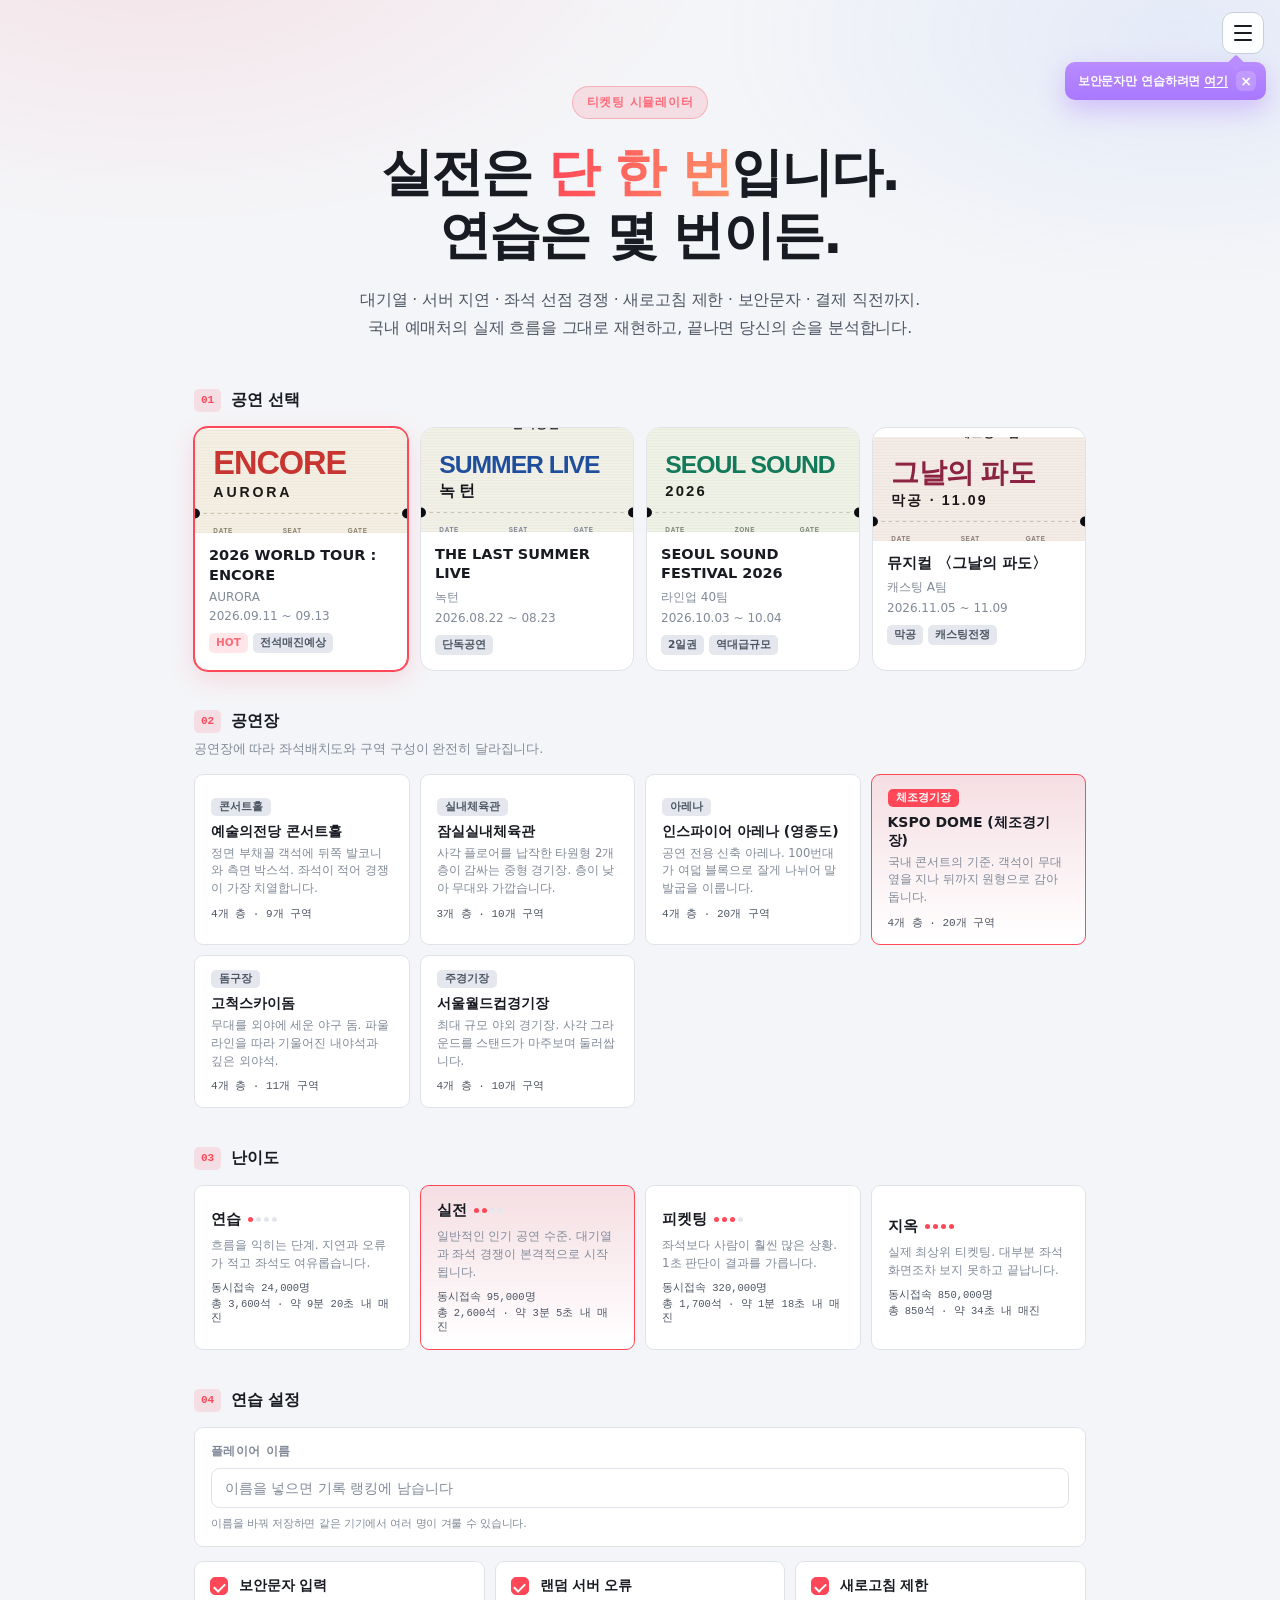
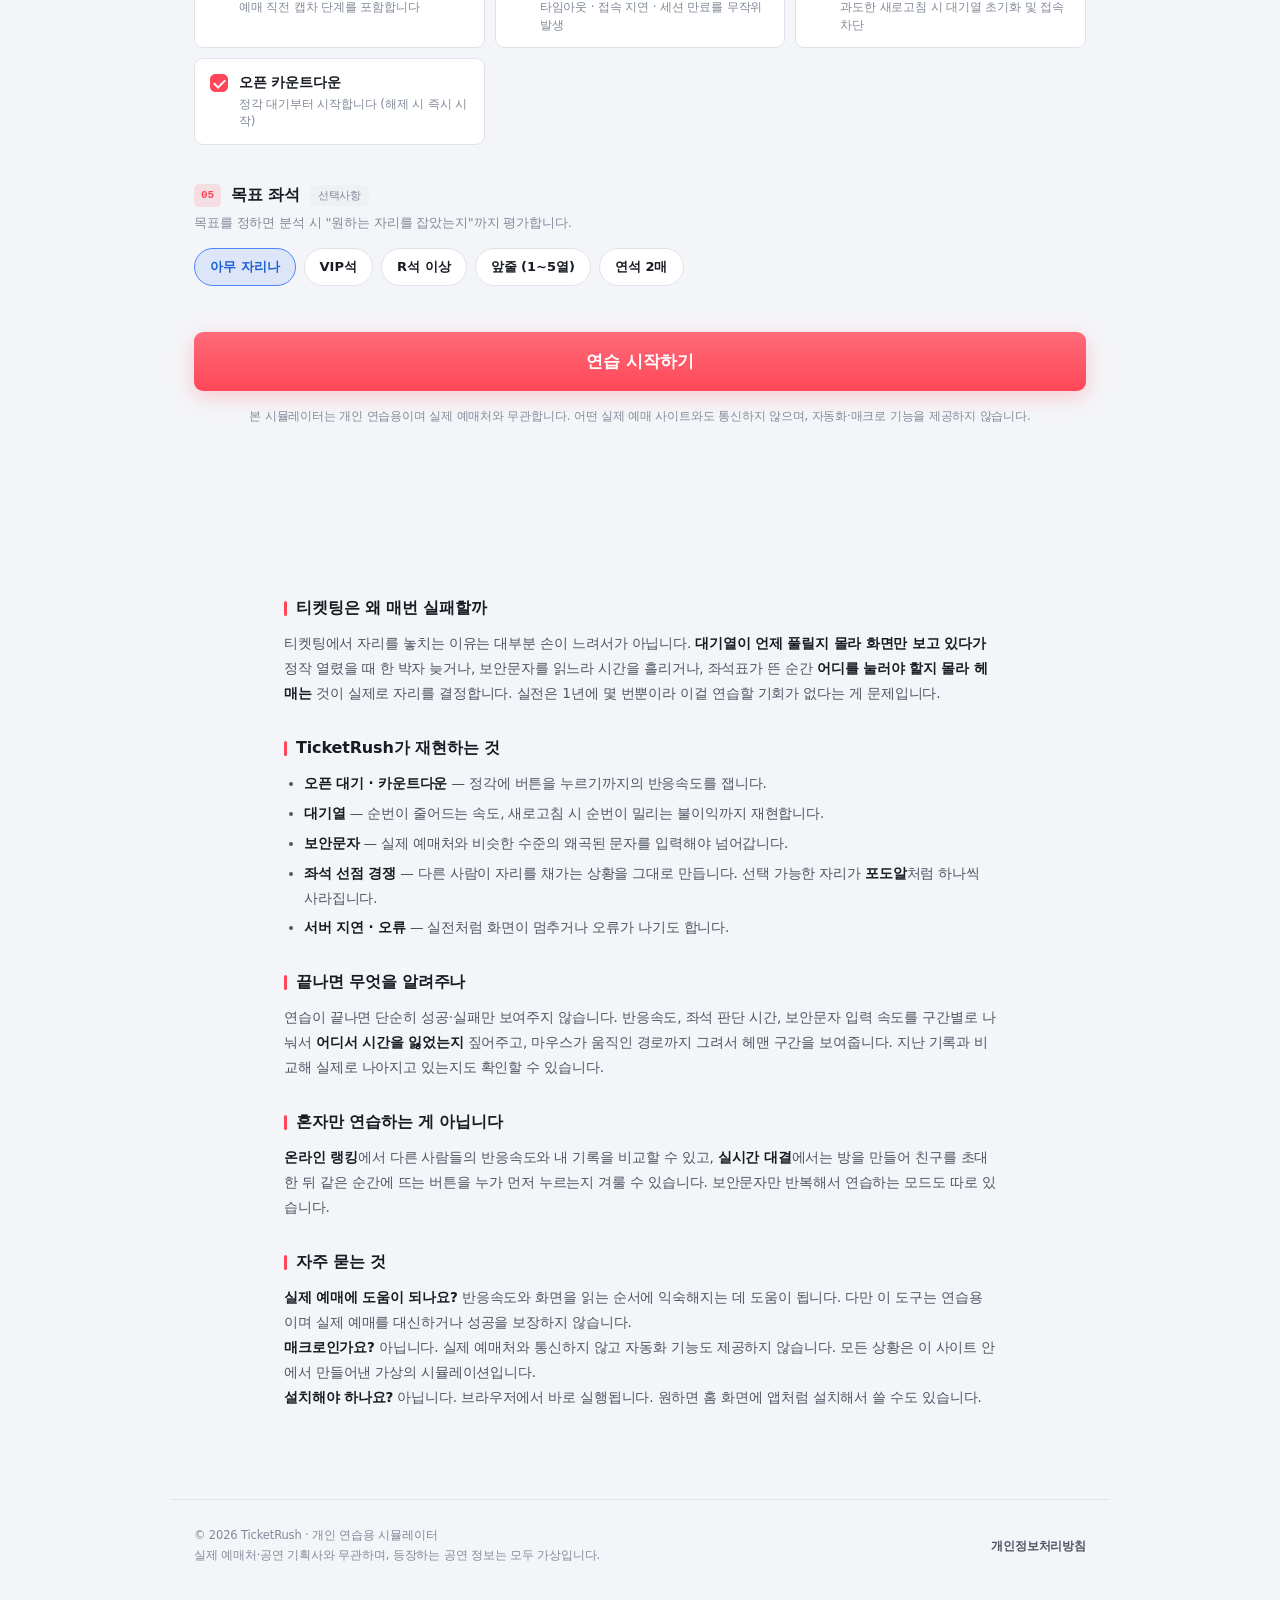
==== commit 1d2d5882: "개인정보처리방침 페이지와 사이트 소개 글 추가 애드센스 심사에 필요한 최소 요건을 갖춘다.   · privacy.html — 기기 내 저장 항목, 온라인 랭킹·대결로 전송되는 항목" ====
--- a/index.html
+++ b/index.html
@@ -5,6 +5,23 @@
 <meta name="viewport" content="width=device-width, initial-scale=1.0, viewport-fit=cover">
 <title>TicketRush — 티켓팅 실전 연습</title>
 <meta name="description" content="대기열 · 보안문자 · 좌석 선점 경쟁 · 서버 지연을 재현하는 티켓팅 실전 연습 시뮬레이터">
+
+<!-- 카톡·디스코드 등에 링크를 붙였을 때 뜨는 미리보기.
+     og:image 는 상대경로를 못 읽는 서비스가 많아 전체 주소로 적는다. -->
+<meta property="og:type" content="website">
+<meta property="og:site_name" content="TicketRush">
+<meta property="og:url" content="https://ticketrush.win/">
+<meta property="og:title" content="TicketRush — 티켓팅 실전 연습">
+<meta property="og:description" content="대기열 · 보안문자 · 좌석 선점 경쟁 · 서버 지연을 재현합니다. 끝나면 반응속도와 클릭 습관을 분석해 드립니다.">
+<meta property="og:image" content="https://ticketrush.win/og-image.png?v=1">
+<meta property="og:image:width" content="1200">
+<meta property="og:image:height" content="630">
+<meta property="og:locale" content="ko_KR">
+<meta name="twitter:card" content="summary_large_image">
+<meta name="twitter:title" content="TicketRush — 티켓팅 실전 연습">
+<meta name="twitter:description" content="대기열 · 보안문자 · 좌석 선점 경쟁 · 서버 지연을 재현합니다. 끝나면 반응속도와 클릭 습관을 분석해 드립니다.">
+<meta name="twitter:image" content="https://ticketrush.win/og-image.png?v=1">
+<link rel="canonical" href="https://ticketrush.win/">
 
 <!-- 테마를 CSS/스크립트가 로드되기 전에 최대한 먼저 정해야 깜빡임(FOUC) 없이 뜬다.
      기본값은 라이트 모드 — 한 번이라도 저장된 선택이 있으면 그걸 우선한다. -->
@@ -22,9 +39,9 @@
 <meta name="apple-mobile-web-app-capable" content="yes">
 <meta name="apple-mobile-web-app-status-bar-style" content="black-translucent">
 <meta name="apple-mobile-web-app-title" content="TicketRush">
-<link rel="apple-touch-icon" href="icons/apple-touch-icon.png?v=2">
-<link rel="icon" type="image/png" sizes="32x32" href="icons/favicon-32.png?v=2">
-<link rel="icon" type="image/png" sizes="192x192" href="icons/icon-192.png?v=2">
+<link rel="apple-touch-icon" href="icons/apple-touch-icon.png?v=3">
+<link rel="icon" type="image/png" sizes="32x32" href="icons/favicon-32.png?v=3">
+<link rel="icon" type="image/png" sizes="192x192" href="icons/icon-192.png?v=3">
 
 <link rel="stylesheet" href="css/style.css">
 </head>
@@ -172,6 +189,62 @@
     </div>
 
     <div class="home-record" id="home-record"></div>
+
+    <!-- 이 사이트가 무엇인지 설명하는 글.
+         검색 유입과 첫 방문자의 이해를 위해 화면 아래쪽에 둔다. -->
+    <div class="doc-wrap" style="padding-top:0">
+      <h2>티켓팅은 왜 매번 실패할까</h2>
+      <p>
+        티켓팅에서 자리를 놓치는 이유는 대부분 손이 느려서가 아닙니다.
+        <b>대기열이 언제 풀릴지 몰라 화면만 보고 있다가</b> 정작 열렸을 때 한 박자 늦거나,
+        보안문자를 읽느라 시간을 흘리거나, 좌석표가 뜬 순간 <b>어디를 눌러야 할지 몰라 헤매는</b> 것이
+        실제로 자리를 결정합니다. 실전은 1년에 몇 번뿐이라 이걸 연습할 기회가 없다는 게 문제입니다.
+      </p>
+
+      <h2>TicketRush가 재현하는 것</h2>
+      <ul>
+        <li><b>오픈 대기 · 카운트다운</b> — 정각에 버튼을 누르기까지의 반응속도를 잽니다.</li>
+        <li><b>대기열</b> — 순번이 줄어드는 속도, 새로고침 시 순번이 밀리는 불이익까지 재현합니다.</li>
+        <li><b>보안문자</b> — 실제 예매처와 비슷한 수준의 왜곡된 문자를 입력해야 넘어갑니다.</li>
+        <li><b>좌석 선점 경쟁</b> — 다른 사람이 자리를 채가는 상황을 그대로 만듭니다.
+            선택 가능한 자리가 <b>포도알</b>처럼 하나씩 사라집니다.</li>
+        <li><b>서버 지연 · 오류</b> — 실전처럼 화면이 멈추거나 오류가 나기도 합니다.</li>
+      </ul>
+
+      <h2>끝나면 무엇을 알려주나</h2>
+      <p>
+        연습이 끝나면 단순히 성공·실패만 보여주지 않습니다. 반응속도, 좌석 판단 시간, 보안문자 입력 속도를
+        구간별로 나눠서 <b>어디서 시간을 잃었는지</b> 짚어주고, 마우스가 움직인 경로까지 그려서
+        헤맨 구간을 보여줍니다. 지난 기록과 비교해 실제로 나아지고 있는지도 확인할 수 있습니다.
+      </p>
+
+      <h2>혼자만 연습하는 게 아닙니다</h2>
+      <p>
+        <b>온라인 랭킹</b>에서 다른 사람들의 반응속도와 내 기록을 비교할 수 있고,
+        <b>실시간 대결</b>에서는 방을 만들어 친구를 초대한 뒤 같은 순간에 뜨는 버튼을
+        누가 먼저 누르는지 겨룰 수 있습니다. 보안문자만 반복해서 연습하는 모드도 따로 있습니다.
+      </p>
+
+      <h2>자주 묻는 것</h2>
+      <p>
+        <b>실제 예매에 도움이 되나요?</b> 반응속도와 화면을 읽는 순서에 익숙해지는 데 도움이 됩니다.
+        다만 이 도구는 연습용이며 실제 예매를 대신하거나 성공을 보장하지 않습니다.<br>
+        <b>매크로인가요?</b> 아닙니다. 실제 예매처와 통신하지 않고 자동화 기능도 제공하지 않습니다.
+        모든 상황은 이 사이트 안에서 만들어낸 가상의 시뮬레이션입니다.<br>
+        <b>설치해야 하나요?</b> 아닙니다. 브라우저에서 바로 실행됩니다. 원하면 홈 화면에 앱처럼
+        설치해서 쓸 수도 있습니다.
+      </p>
+    </div>
+
+    <footer class="site-foot">
+      <p>
+        © 2026 TicketRush · 개인 연습용 시뮬레이터<br>
+        실제 예매처·공연 기획사와 무관하며, 등장하는 공연 정보는 모두 가상입니다.
+      </p>
+      <nav>
+        <a href="privacy.html">개인정보처리방침</a>
+      </nav>
+    </footer>
   </section>
 
   <!-- ══════════ 2. 오픈 대기 ══════════ -->
--- a/css/style.css
+++ b/css/style.css
@@ -1070,6 +1070,38 @@
 .svc-field input:focus{border-color:var(--accent)}
 .svc-setup .btn-primary{width:100%;margin-top:14px}
 
+/* ═══════════ 문서 페이지 (개인정보처리방침 등) ═══════════ */
+.doc-wrap{max-width:760px;margin:0 auto;padding:32px 24px 80px}
+.doc-title{font-size:clamp(24px,4vw,32px);font-weight:800;letter-spacing:-.02em;margin-top:18px}
+.doc-updated{font-size:12px;color:var(--muted);margin-top:6px}
+.doc-lead{
+  margin-top:20px;padding:16px 18px;border-radius:var(--radius-s);
+  background:var(--surface);border:1px solid var(--border);
+  font-size:13.5px;color:var(--text-2);line-height:1.8;
+}
+.doc-wrap h2{
+  font-size:16px;font-weight:700;margin-top:30px;margin-bottom:10px;
+  display:flex;align-items:center;gap:9px;
+}
+.doc-wrap h2::before{content:"";width:3px;height:15px;background:var(--accent);border-radius:2px}
+.doc-wrap p{font-size:13.5px;color:var(--text-2);line-height:1.85;margin-bottom:10px}
+.doc-wrap ul{margin:4px 0 10px;padding-left:20px}
+.doc-wrap li{font-size:13.5px;color:var(--text-2);line-height:1.85;margin-bottom:5px}
+.doc-wrap b{color:var(--text);font-weight:700}
+.doc-wrap a{color:var(--blue)}
+
+/* ═══════════ 사이트 하단 (푸터) ═══════════ */
+.site-foot{
+  max-width:940px;margin:0 auto;padding:26px 24px 60px;
+  border-top:1px solid var(--border);
+  display:flex;align-items:center;justify-content:space-between;
+  gap:14px;flex-wrap:wrap;
+}
+.site-foot p{font-size:11.5px;color:var(--muted);line-height:1.7}
+.site-foot nav{display:flex;gap:16px;flex-wrap:wrap}
+.site-foot a{font-size:12px;color:var(--text-2);text-decoration:none;font-weight:600}
+.site-foot a:hover{color:var(--accent);text-decoration:underline}
+
 /* ═══════════ 실시간 대결 (방 코드) ═══════════ */
 .dv-join-row{display:flex;gap:7px}
 .dv-code-input{
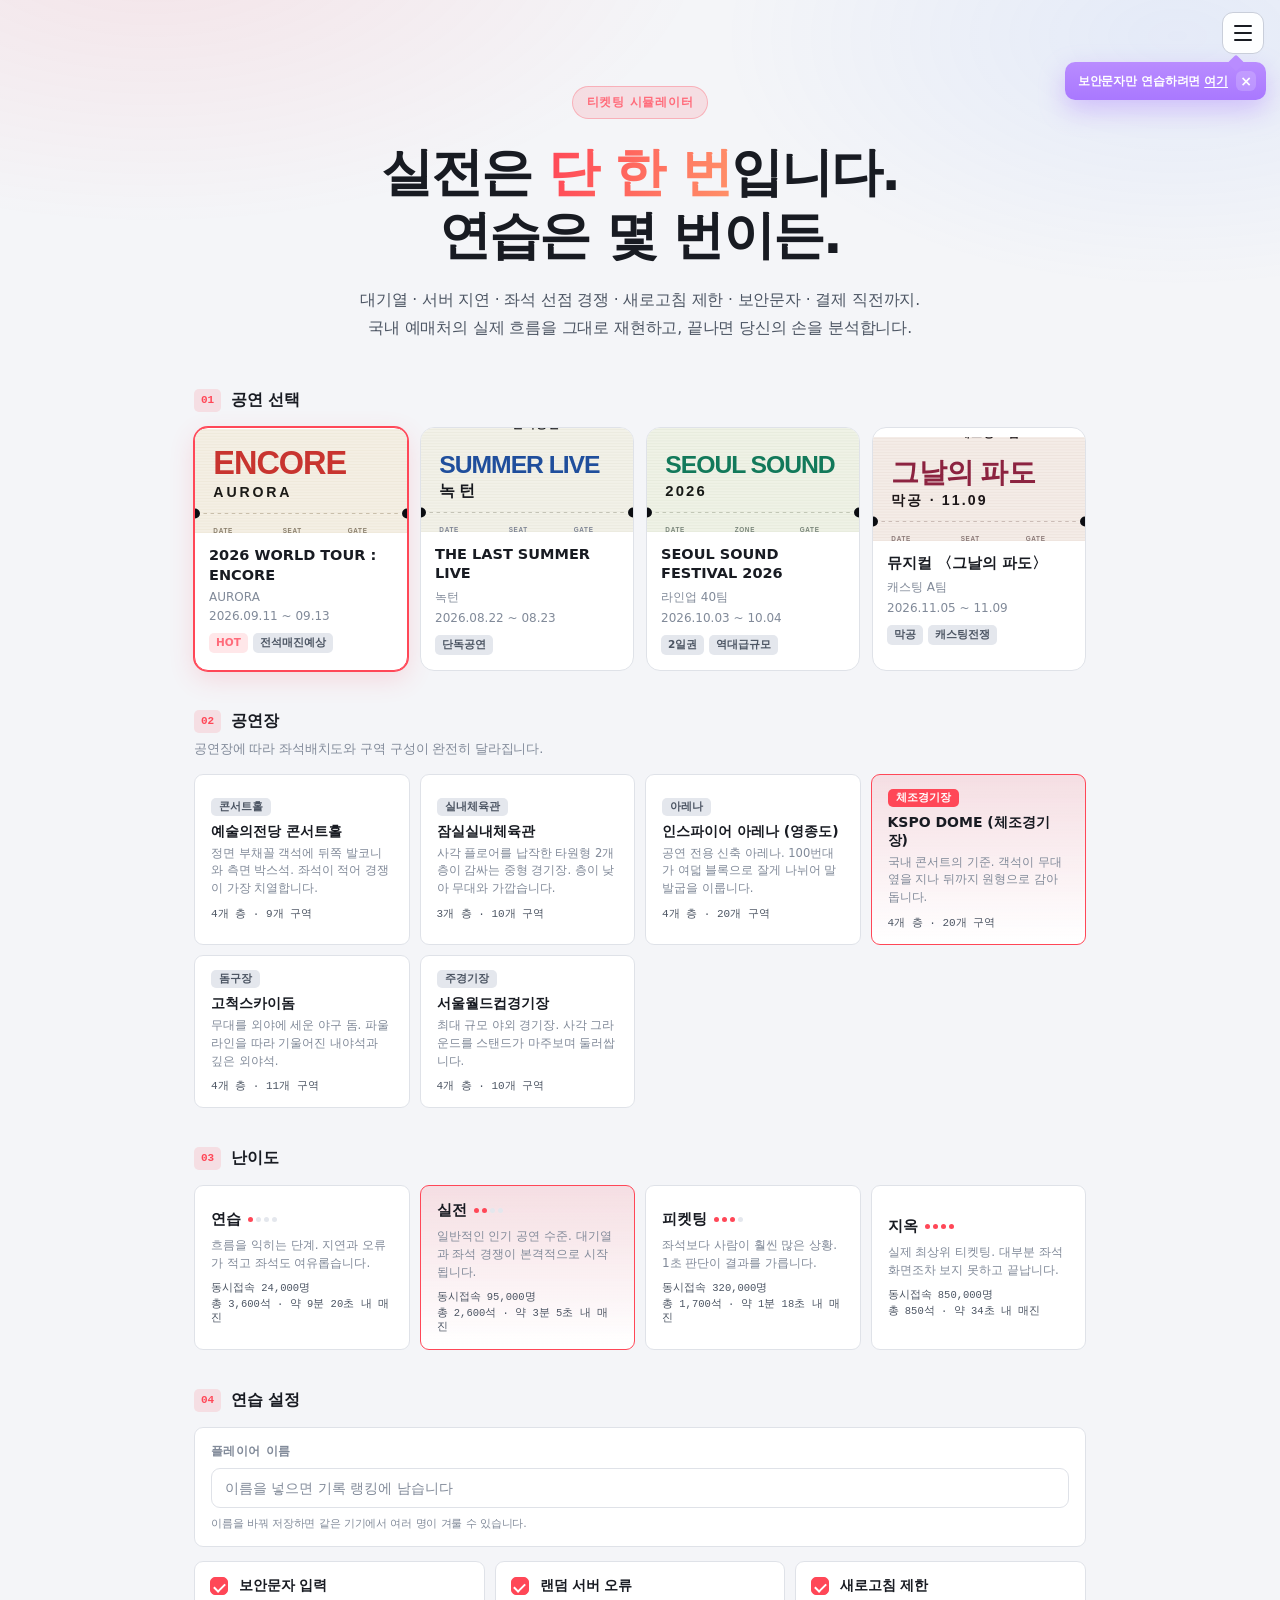
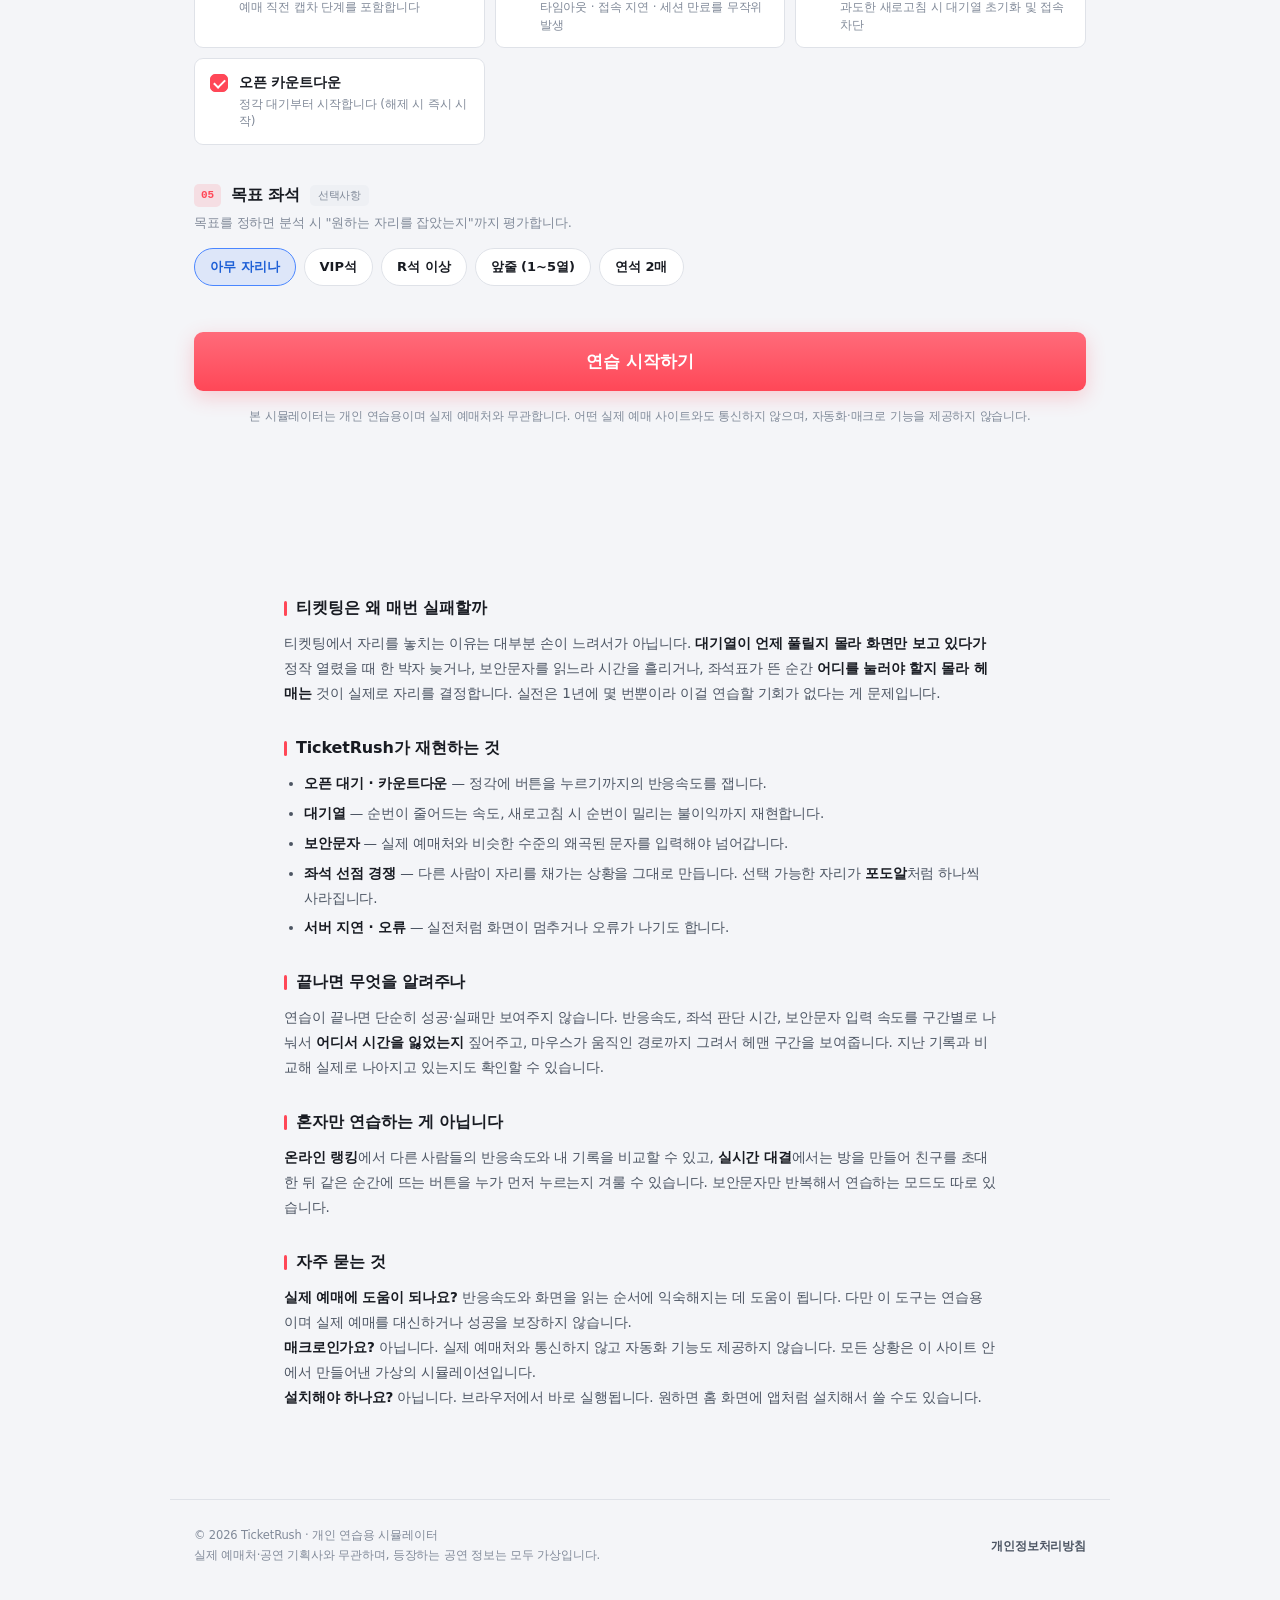
==== commit e6a40d6c: "관리자 방문 통계 페이지 연결 · 계측 스크립트 탑재 admin.html · css/admin.css · js/sb.js · js/track.js · sql/admin.sql 은 " ====
--- a/index.html
+++ b/index.html
@@ -22,6 +22,9 @@
 <meta name="twitter:description" content="대기열 · 보안문자 · 좌석 선점 경쟁 · 서버 지연을 재현합니다. 끝나면 반응속도와 클릭 습관을 분석해 드립니다.">
 <meta name="twitter:image" content="https://ticketrush.win/og-image.png?v=1">
 <link rel="canonical" href="https://ticketrush.win/">
+
+<!-- 검색엔진 사이트 소유확인 -->
+<meta name="naver-site-verification" content="5307fc7daa3eac010eddbd653738811314d7a970" />
 
 <!-- 테마를 CSS/스크립트가 로드되기 전에 최대한 먼저 정해야 깜빡임(FOUC) 없이 뜬다.
      기본값은 라이트 모드 — 한 번이라도 저장된 선택이 있으면 그걸 우선한다. -->
@@ -570,6 +573,7 @@
 <div id="toast-layer"></div>
 
 <script src="js/core.js"></script>
+<script src="js/sb.js"></script>
 <script src="js/data.js"></script>
 <script src="js/telemetry.js"></script>
 <script src="js/captcha.js"></script>
@@ -583,5 +587,7 @@
 <script src="js/app.js"></script>
 <script src="js/drill.js"></script>
 <script src="js/pwa.js"></script>
+<!-- 화면 전환(ui.show)을 가로채므로 반드시 ui.js 뒤에 온다 -->
+<script src="js/track.js"></script>
 </body>
 </html>
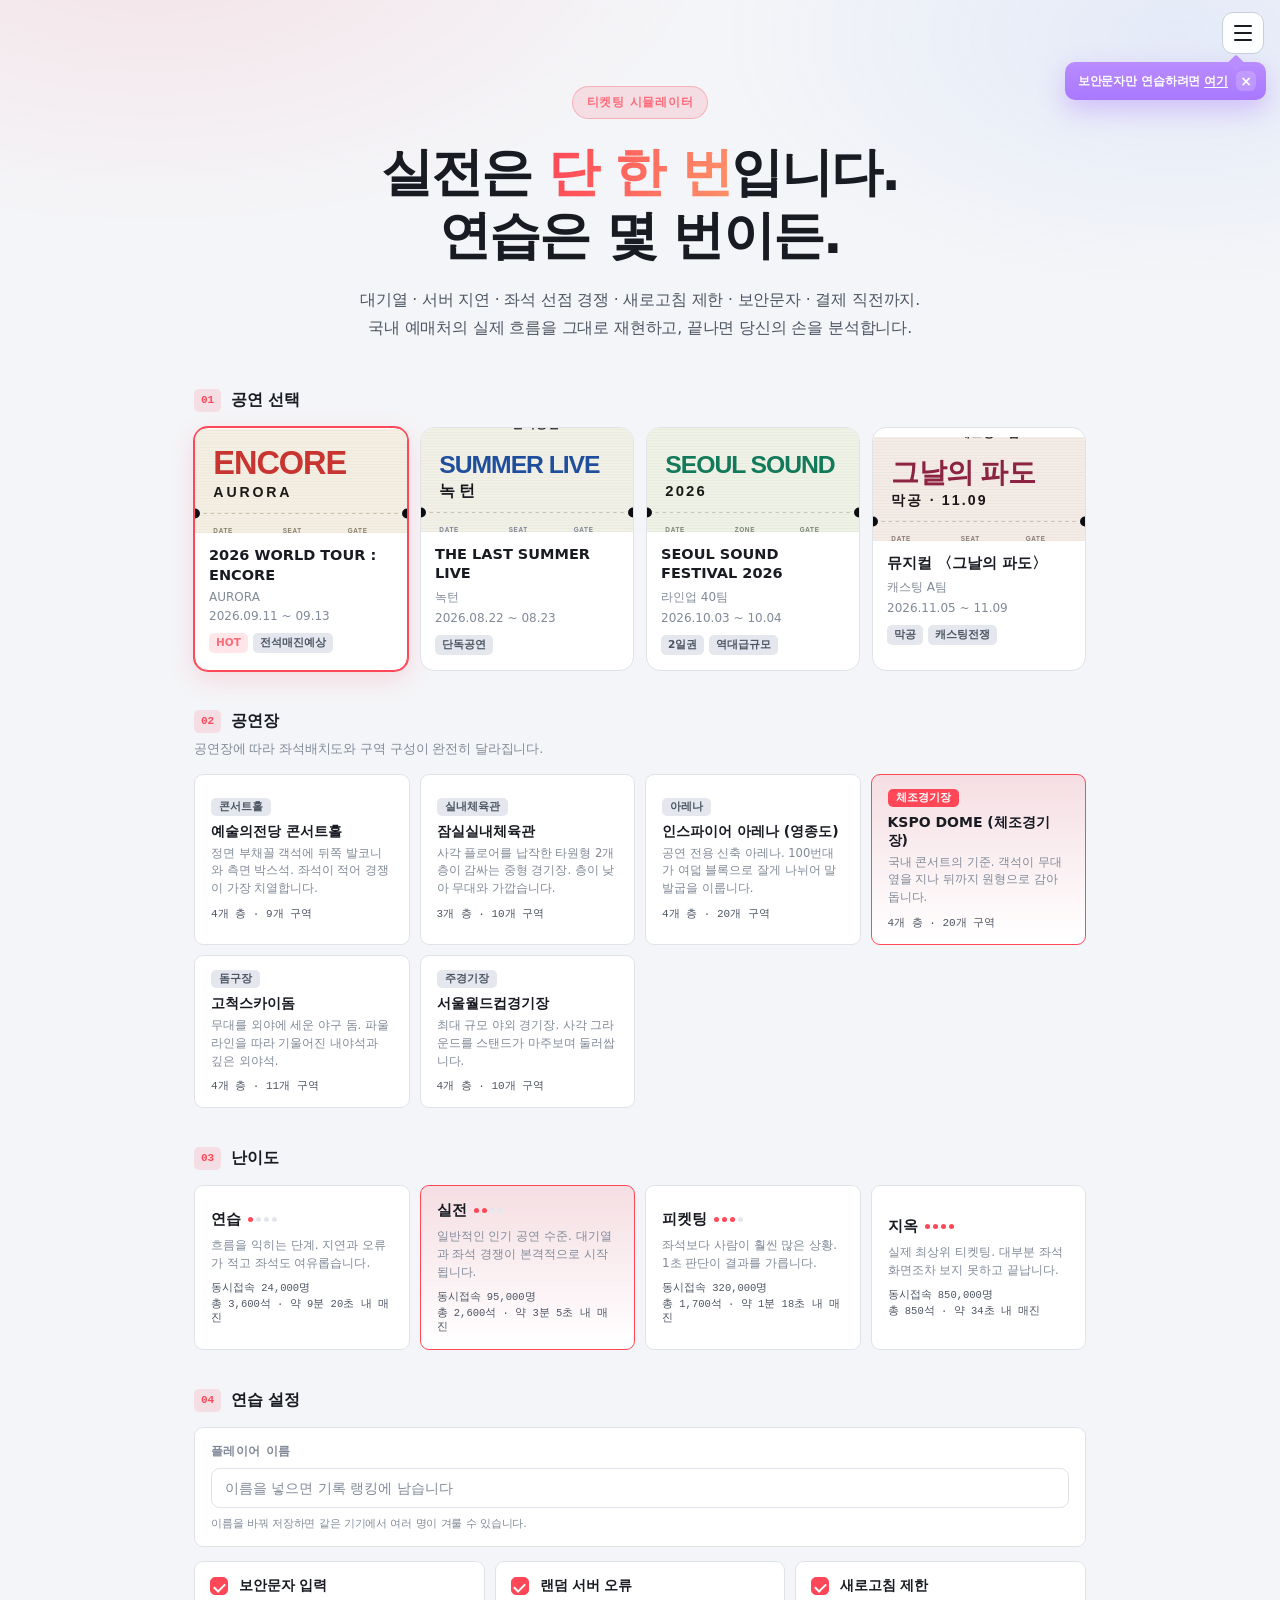
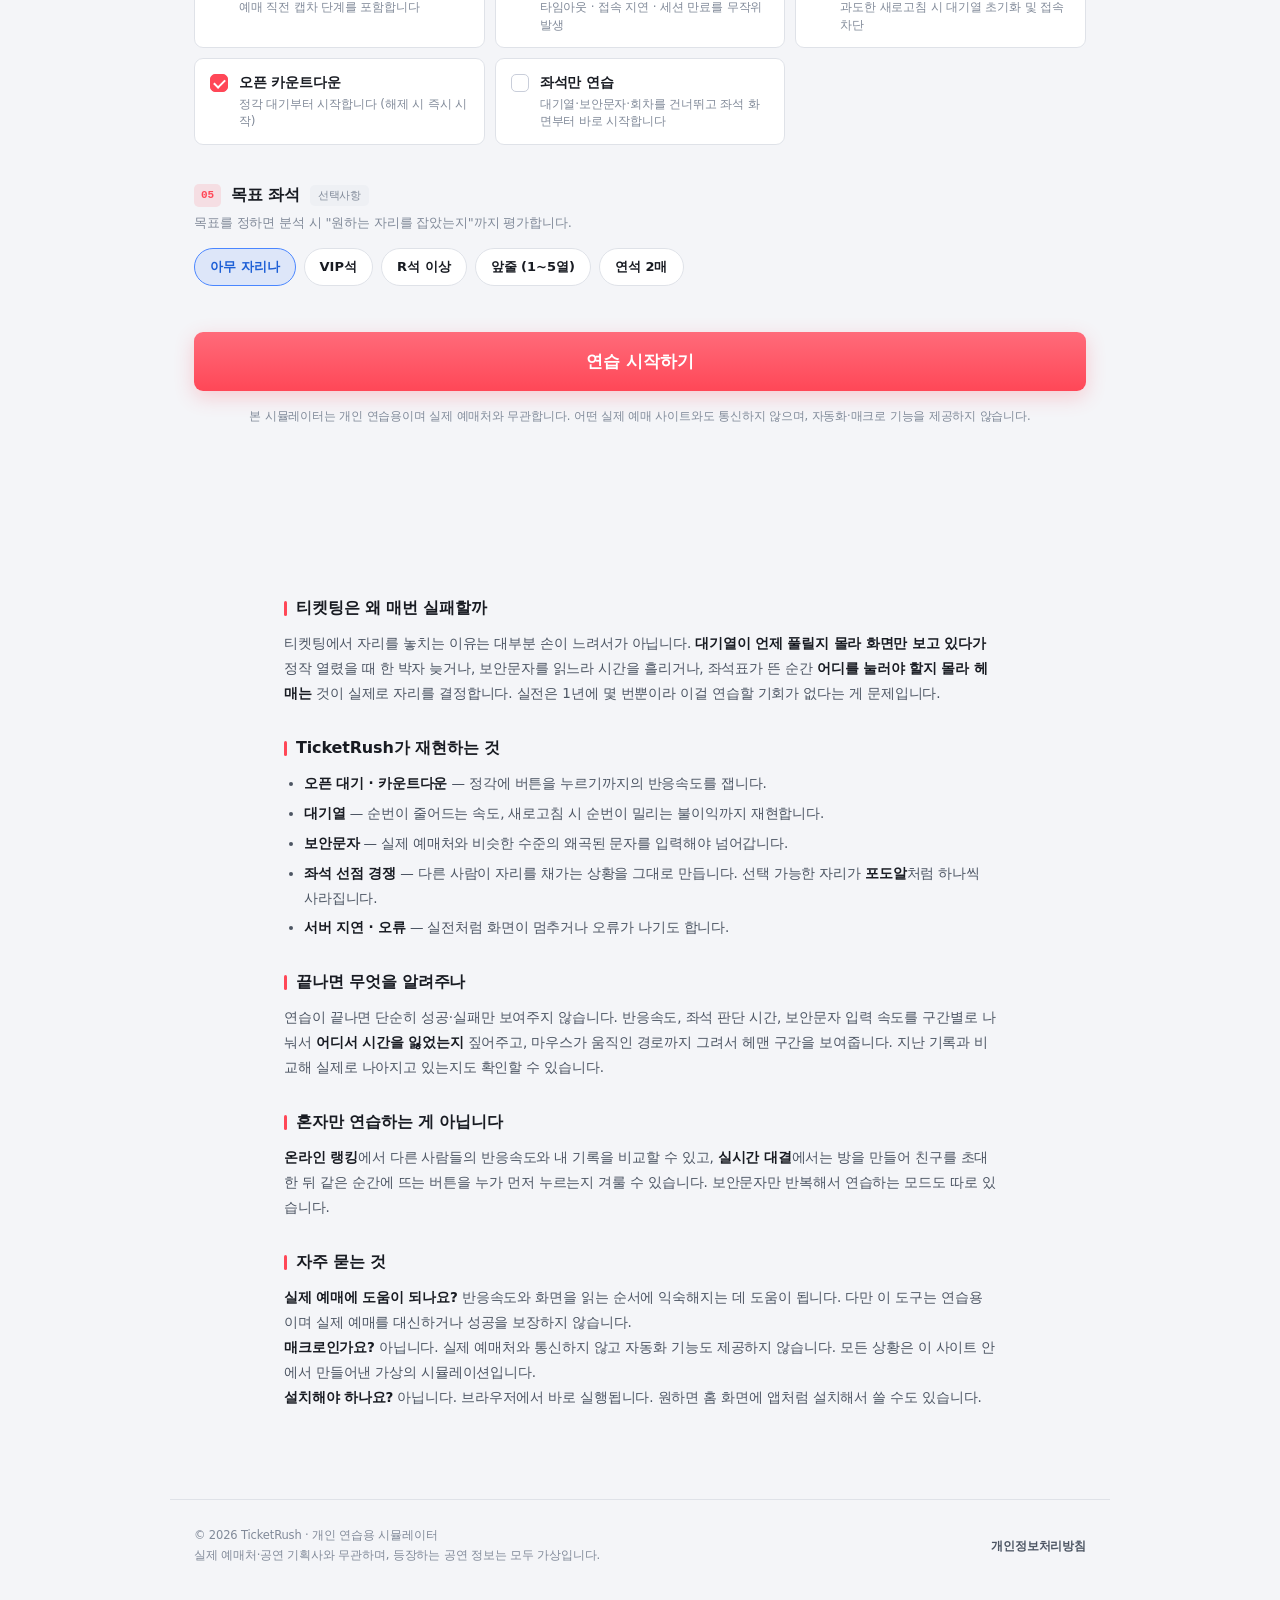
==== commit 3ef2258f: "'좌석만 연습' 옵션 추가 (연습 설정 체크박스) 좌석 잡기가 느려서 그 구간만 반복하고 싶어도, 매번 대기열·보안문자·회차를 다시 거쳐야 해서 한 번 연습에 몇 분이 들었다. 체" ====
--- a/index.html
+++ b/index.html
@@ -175,6 +175,11 @@
             <span class="opt-box"></span>
             <span class="opt-text"><b>오픈 카운트다운</b><i>정각 대기부터 시작합니다 (해제 시 즉시 시작)</i></span>
           </label>
+          <label class="opt">
+            <input type="checkbox" id="opt-seatonly">
+            <span class="opt-box"></span>
+            <span class="opt-text"><b>좌석만 연습</b><i>대기열·보안문자·회차를 건너뛰고 좌석 화면부터 바로 시작합니다</i></span>
+          </label>
         </div>
       </div>
 
--- a/css/style.css
+++ b/css/style.css
@@ -193,6 +193,9 @@
   background:var(--surface);border:1px solid var(--border);transition:.16s;
 }
 .opt:hover{border-color:var(--border-2)}
+/* '좌석만 연습' 을 켜면 건너뛰는 단계라 손댈 수 없음을 보여준다 */
+.opt-off{opacity:.42;cursor:not-allowed}
+.opt-off:hover{border-color:var(--border)}
 .opt input{position:absolute;opacity:0;pointer-events:none}
 .opt-box{
   flex:0 0 auto;width:18px;height:18px;margin-top:2px;border-radius:5px;
@@ -1102,6 +1105,25 @@
 .site-foot a{font-size:12px;color:var(--text-2);text-decoration:none;font-weight:600}
 .site-foot a:hover{color:var(--accent);text-decoration:underline}
 
+/* ═══════════ 이름 묻기 (온라인 기능 진입 시) ═══════════ */
+.nick-ask{
+  position:fixed;z-index:131;left:50%;top:50%;transform:translate(-50%,-50%);
+  width:min(360px,calc(100vw - 40px));
+  background:var(--surface);border:1px solid var(--border-2);border-radius:var(--radius);
+  box-shadow:var(--shadow);padding:22px 22px 18px;
+  animation:menuIn .18s cubic-bezier(.16,1,.3,1);
+}
+.nick-ask h3{font-size:16px;font-weight:700}
+.nick-ask p{font-size:12.5px;color:var(--muted);line-height:1.65;margin-top:7px}
+.nick-ask input{
+  width:100%;margin-top:14px;padding:12px 13px;font-size:14px;font-weight:600;
+  background:var(--bg-2);border:1.5px solid var(--border);border-radius:var(--radius-s);
+  color:var(--text);outline:none;transition:.16s;
+}
+.nick-ask input:focus{border-color:var(--accent)}
+.nick-ask input::placeholder{color:var(--muted);font-weight:500}
+.nick-ask-actions{display:flex;justify-content:flex-end;gap:8px;margin-top:14px}
+
 /* ═══════════ 실시간 대결 (방 코드) ═══════════ */
 .dv-join-row{display:flex;gap:7px}
 .dv-code-input{
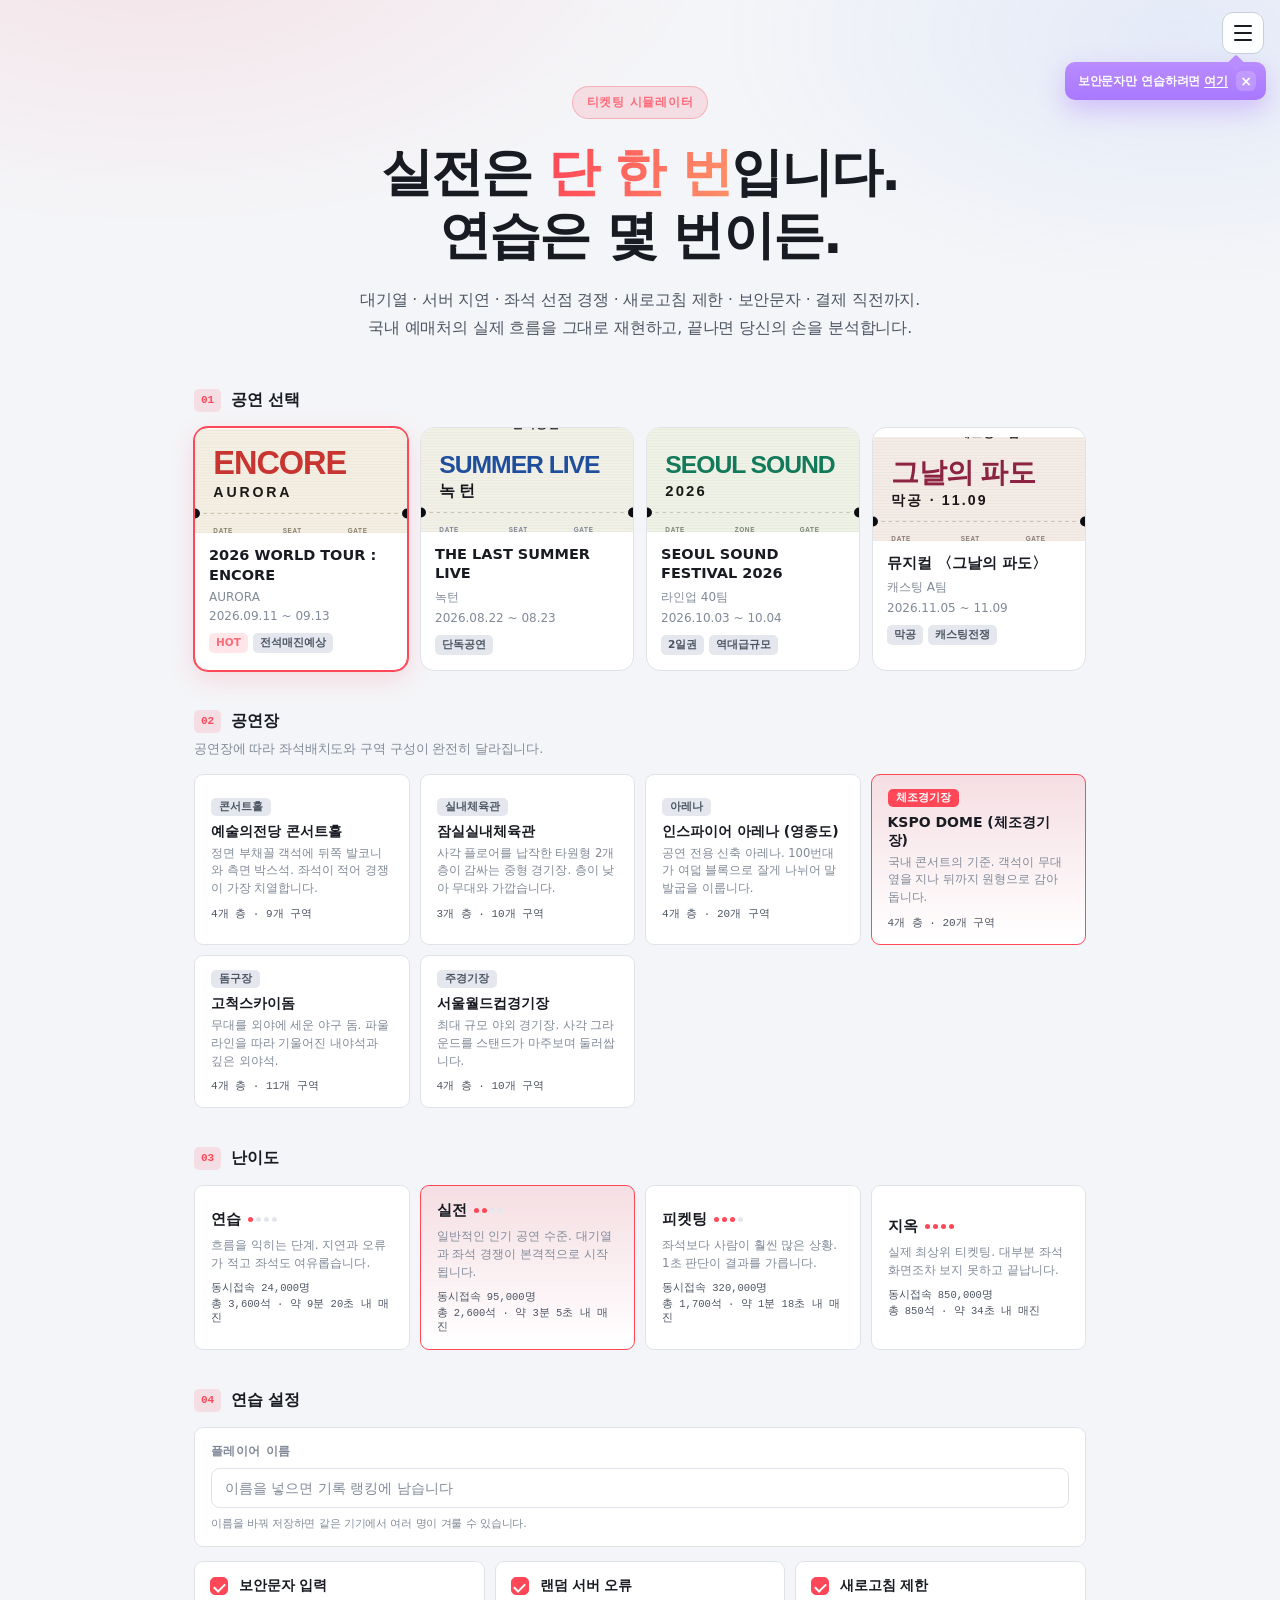
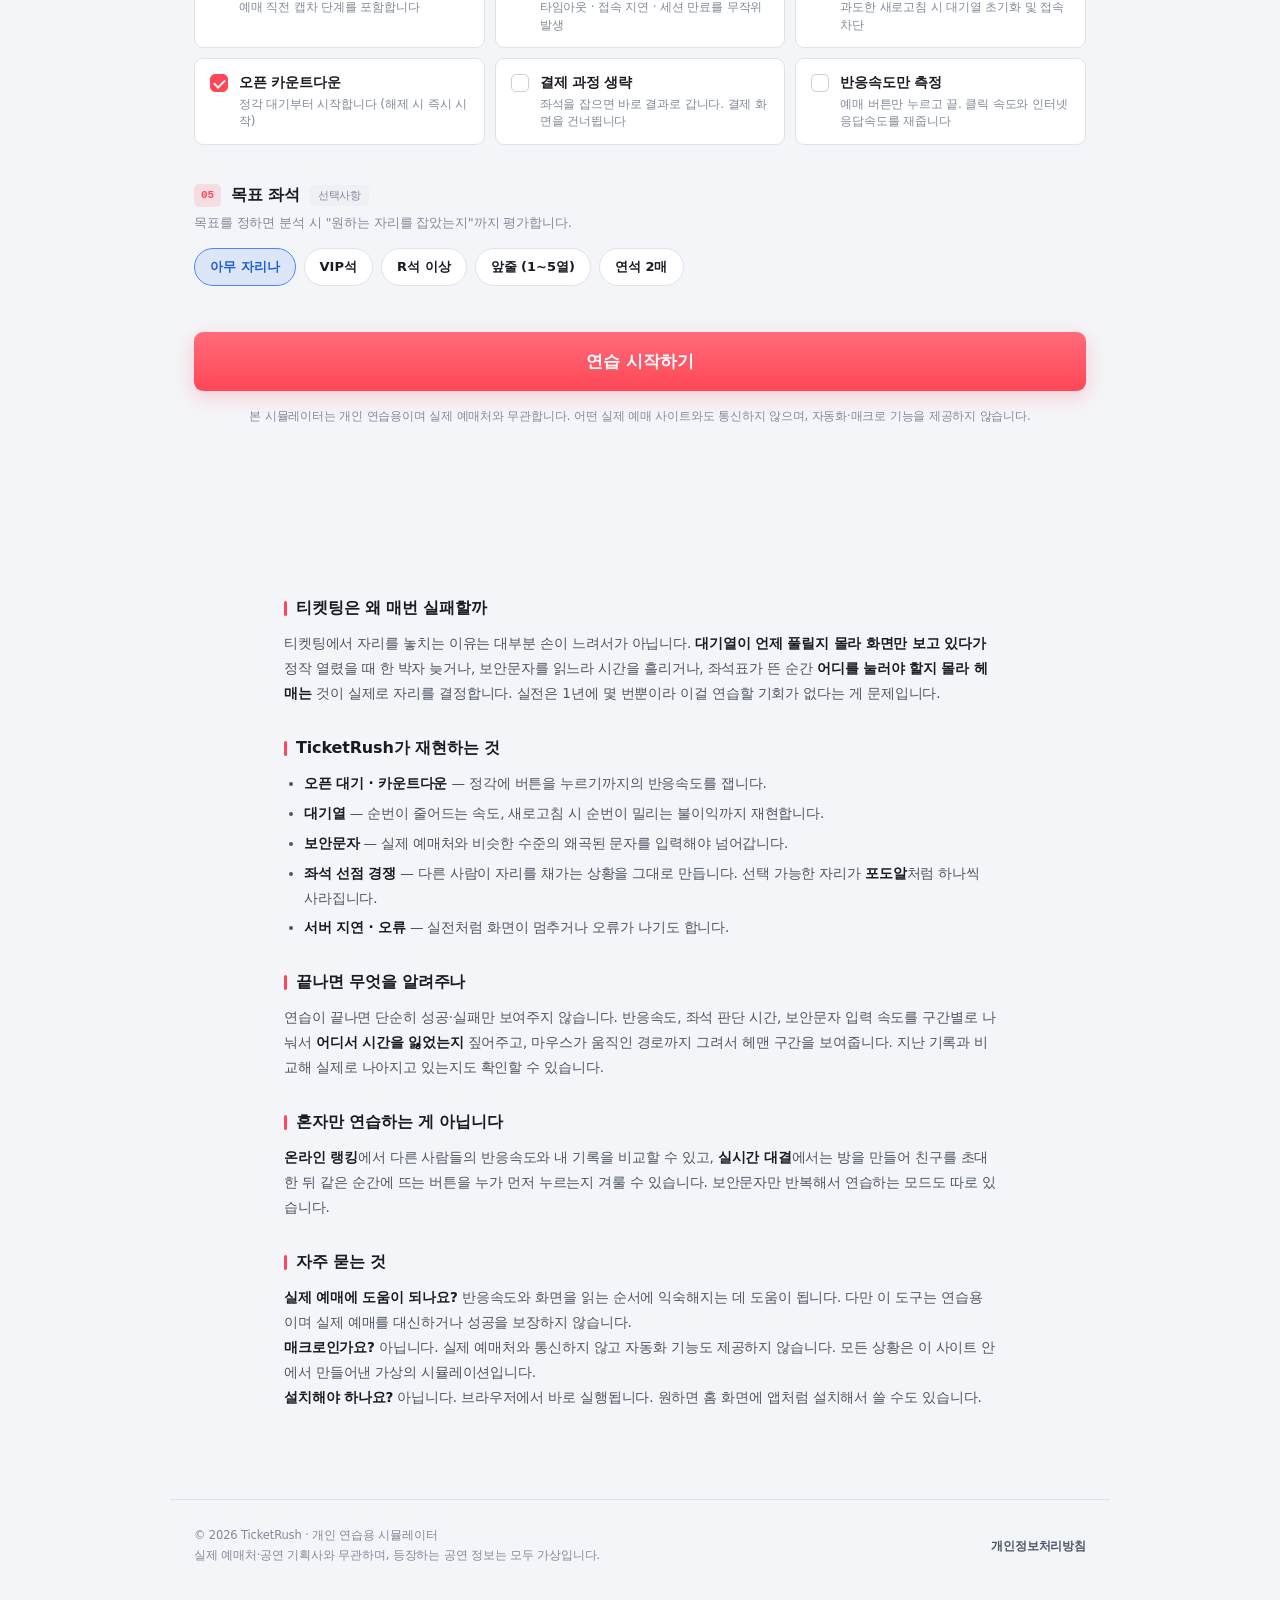
==== commit aa255006: "'좌석만 연습' 제거, '결제 과정 생략' · '반응속도만 측정' 추가   · 결제 과정 생략 — 좌석을 확정하면 결제 화면을 건너뛰고 바로 결과로 간다.     속도만 반복 연습" ====
--- a/index.html
+++ b/index.html
@@ -176,9 +176,14 @@
             <span class="opt-text"><b>오픈 카운트다운</b><i>정각 대기부터 시작합니다 (해제 시 즉시 시작)</i></span>
           </label>
           <label class="opt">
-            <input type="checkbox" id="opt-seatonly">
+            <input type="checkbox" id="opt-skippay">
             <span class="opt-box"></span>
-            <span class="opt-text"><b>좌석만 연습</b><i>대기열·보안문자·회차를 건너뛰고 좌석 화면부터 바로 시작합니다</i></span>
+            <span class="opt-text"><b>결제 과정 생략</b><i>좌석을 잡으면 바로 결과로 갑니다. 결제 화면을 건너뜁니다</i></span>
+          </label>
+          <label class="opt">
+            <input type="checkbox" id="opt-reactiononly">
+            <span class="opt-box"></span>
+            <span class="opt-text"><b>반응속도만 측정</b><i>예매 버튼만 누르고 끝. 클릭 속도와 인터넷 응답속도를 재줍니다</i></span>
           </label>
         </div>
       </div>
